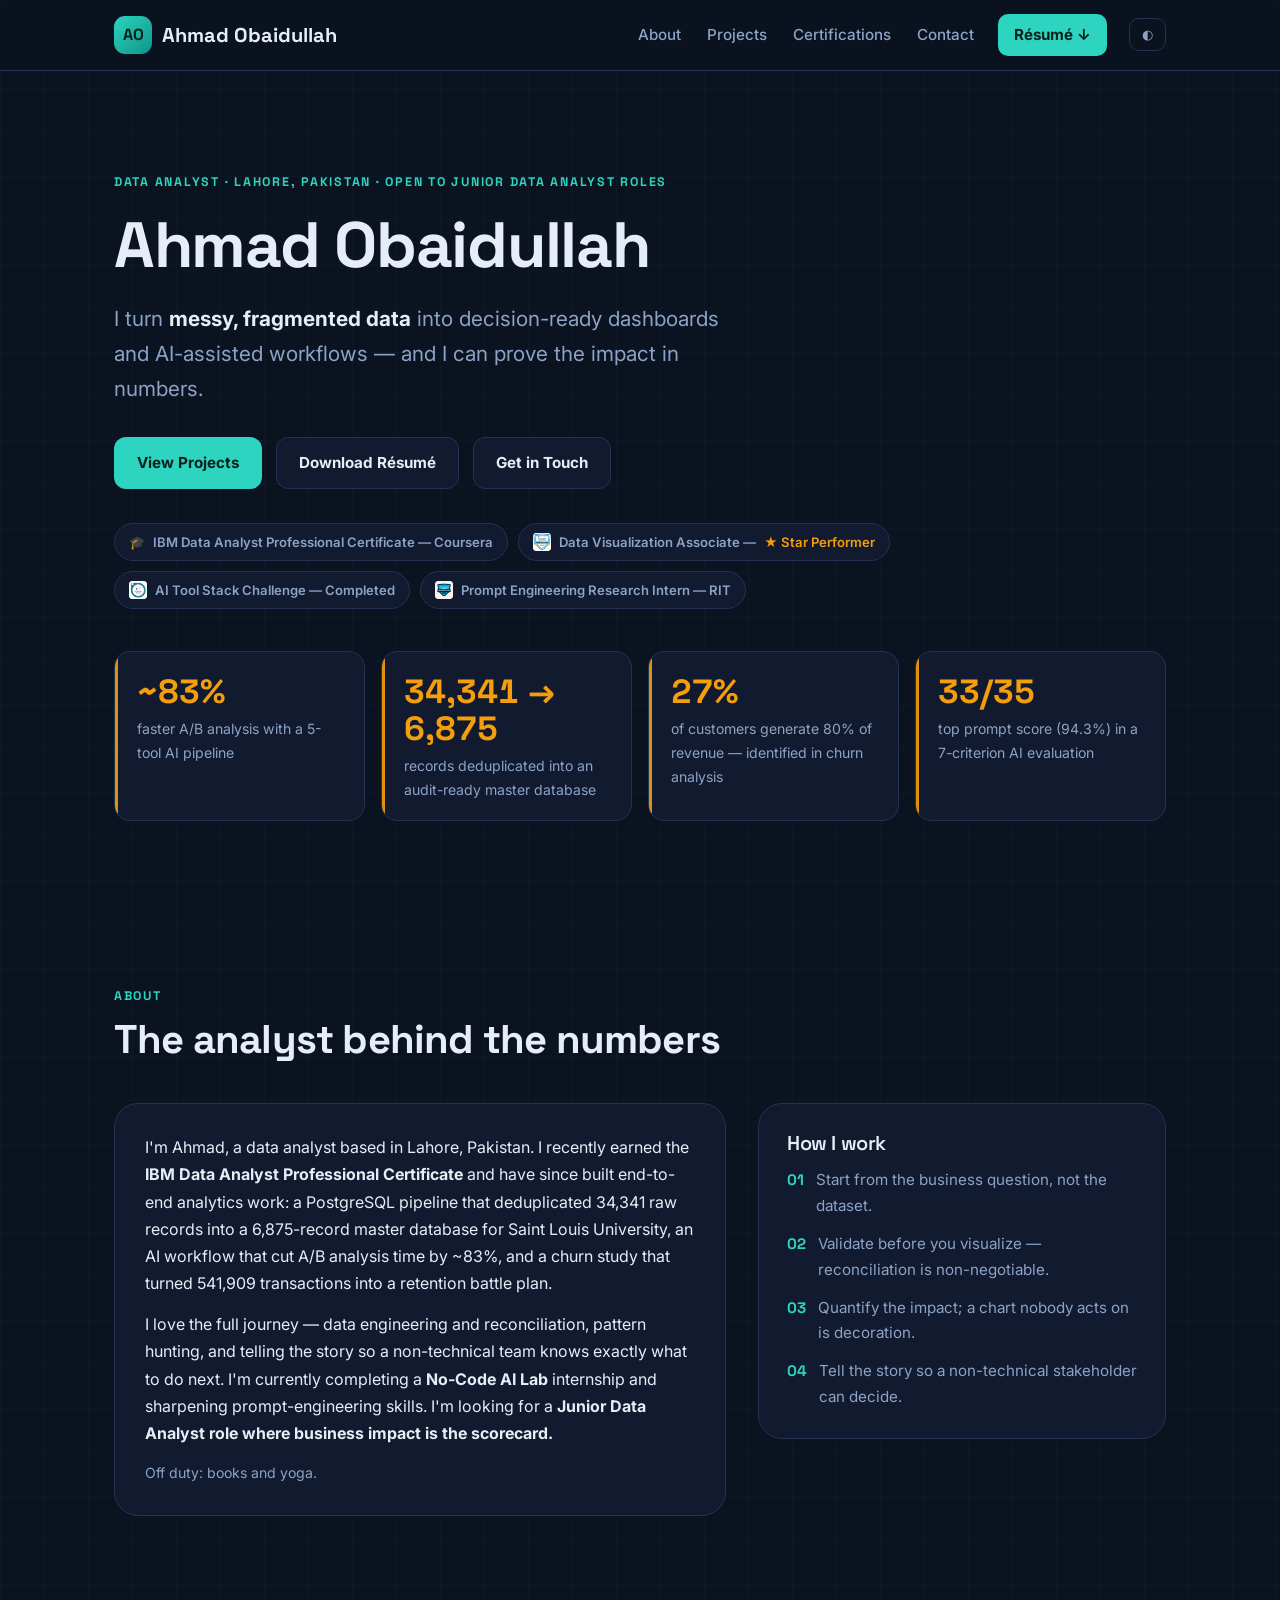
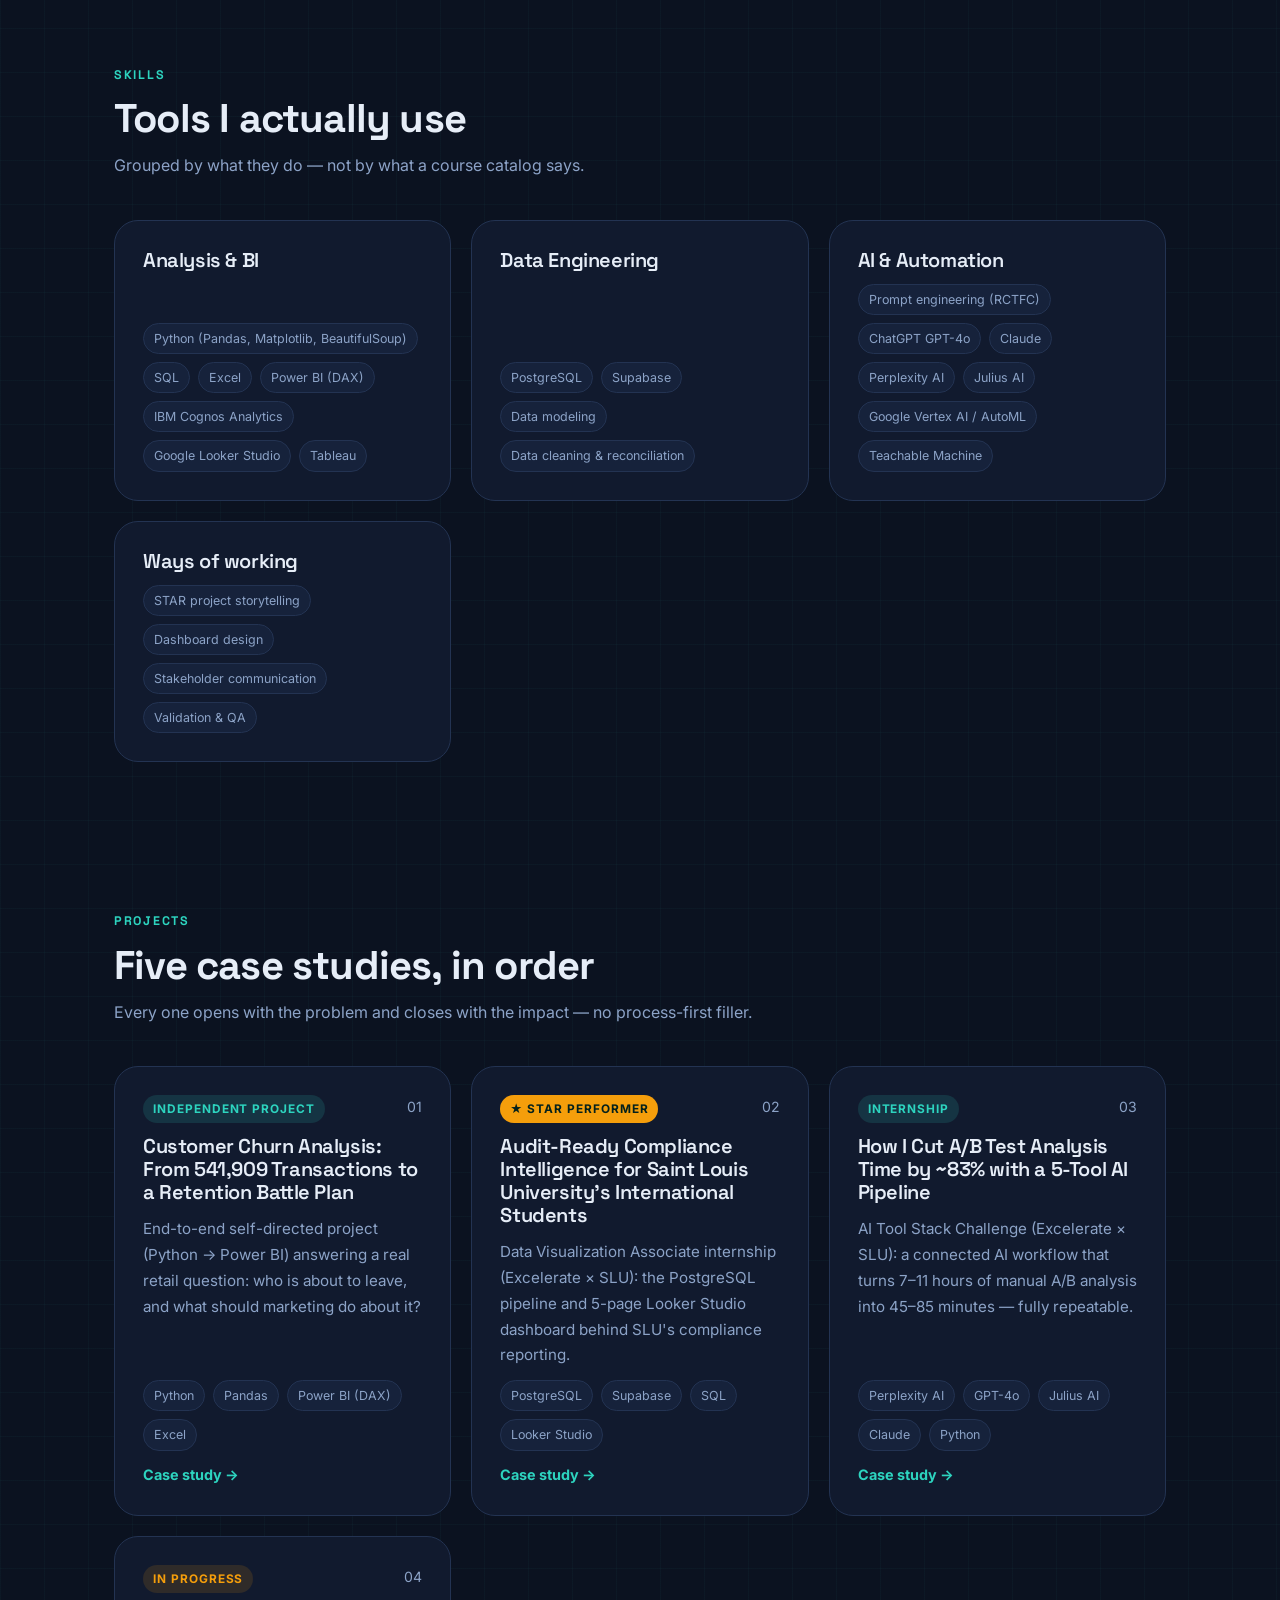
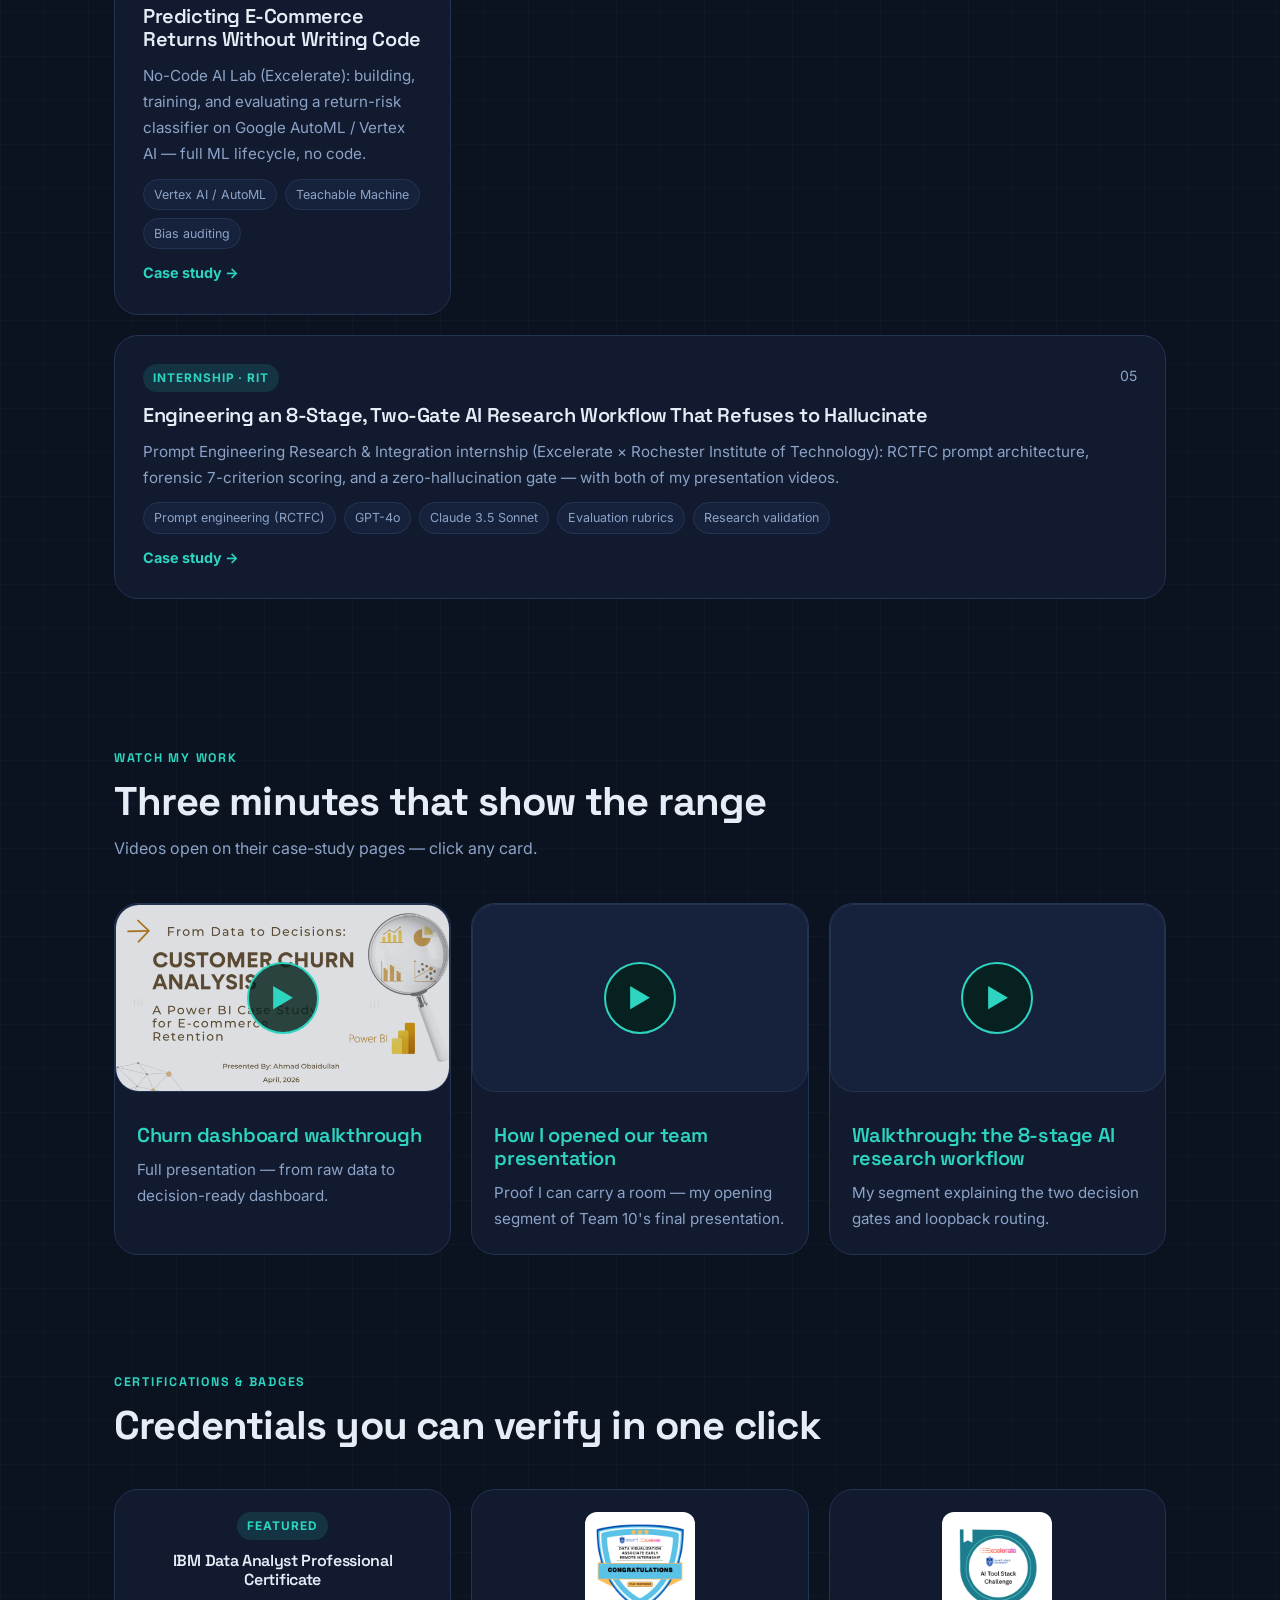
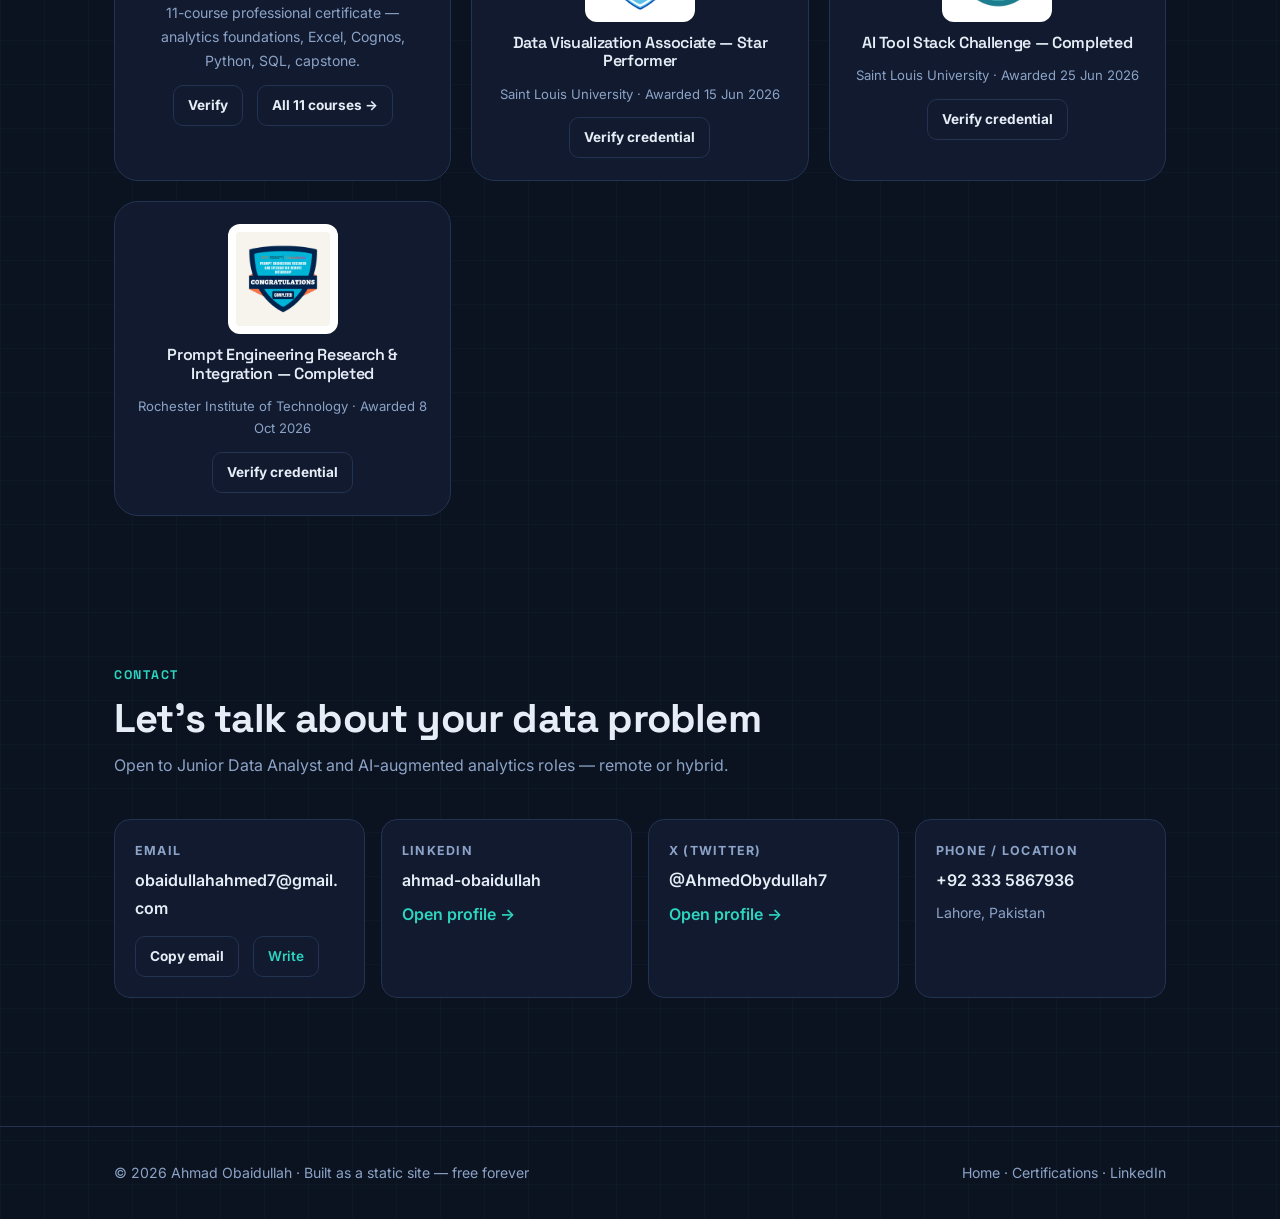
==== index.html @ 7f994815 "Add files via upload" ====
<!DOCTYPE html>
<html lang="en">
<head>
  <meta charset="UTF-8" />
  <meta name="viewport" content="width=device-width, initial-scale=1.0" />
  <title>Ahmad Obaidullah — Data Analyst Portfolio</title>
  <meta name="description" content="Portfolio of Ahmad Obaidullah, data analyst: churn analysis, audit-ready compliance pipelines, AI workflows, no-code ML and prompt engineering — with measurable business impact." />
  <meta property="og:title" content="Ahmad Obaidullah — Data Analyst Portfolio" />
  <meta property="og:description" content="I turn messy, fragmented data into decision-ready dashboards and AI-assisted workflows. 83% faster analysis · 34,341 → 6,875 records reconciled · 27% of customers = 80% of revenue." />
  <meta property="og:type" content="website" />
  <meta property="og:image" content="assets/img/churn-video-poster.png" />
  <link rel="preconnect" href="https://fonts.googleapis.com" />
  <link rel="preconnect" href="https://fonts.gstatic.com" crossorigin />
  <link href="https://fonts.googleapis.com/css2?family=Inter:wght@400;500;600;700&family=Space+Grotesk:wght@500;600;700&display=swap" rel="stylesheet" />
  <link rel="stylesheet" href="assets/css/style.css" />
  <link rel="icon" href="data:image/svg+xml,%3Csvg xmlns='http://www.w3.org/2000/svg' viewBox='0 0 64 64'%3E%3Crect width='64' height='64' rx='14' fill='%232DD4BF'/%3E%3Ctext x='32' y='42' font-family='Arial' font-size='26' font-weight='bold' text-anchor='middle' fill='%2304211C'%3EAO%3C/text%3E%3C/svg%3E" />
  <script type="application/ld+json">
  {
    "@context": "https://schema.org",
    "@type": "Person",
    "name": "Ahmad Obaidullah",
    "jobTitle": "Data Analyst",
    "email": "mailto:obaidullahahmed7@gmail.com",
    "telephone": "+92 333 5867936",
    "address": { "@type": "PostalAddress", "addressLocality": "Lahore", "addressCountry": "PK" },
    "sameAs": [
      "https://www.linkedin.com/in/ahmad-obaidullah-a5a9391bb",
      "https://x.com/AhmedObydullah7"
    ],
    "hasCredential": "IBM Data Analyst Professional Certificate (Coursera)"
  }
  </script>
</head>
<body>
  <a class="skip-link" href="#main">Skip to content</a>

  <header class="nav">
    <div class="nav-inner">
      <a class="logo" href="index.html"><span class="logo-mark">AO</span> Ahmad Obaidullah</a>
      <button class="nav-toggle" data-nav-toggle aria-label="Toggle navigation">☰</button>
      <nav class="nav-links" data-nav-links aria-label="Main">
        <a href="#about">About</a>
        <a href="#projects">Projects</a>
        <a href="certifications/index.html">Certifications</a>
        <a href="#contact">Contact</a>
        <a href="#" class="nav-cta" title="Résumé PDF — link coming soon">Résumé ↓</a>
        <button class="theme-btn" data-theme-toggle aria-label="Toggle light mode">◐</button>
      </nav>
    </div>
  </header>

  <main id="main">

    <!-- HERO -->
    <section class="hero">
      <div class="wrap">
        <span class="kicker reveal">Data Analyst · Lahore, Pakistan · Open to Junior Data Analyst roles</span>
        <h1 class="reveal">Ahmad Obaidullah</h1>
        <p class="hero-sub reveal reveal-d1">
          I turn <strong>messy, fragmented data</strong> into decision-ready dashboards and
          AI-assisted workflows — and I can prove the impact in numbers.
        </p>
        <div class="btn-row reveal reveal-d2">
          <a class="btn btn-primary" href="#projects">View Projects</a>
          <a class="btn btn-ghost" href="#" title="Résumé PDF — link coming soon">Download Résumé</a>
          <a class="btn btn-ghost" href="#contact">Get in Touch</a>
        </div>
        <div class="badge-strip reveal reveal-d3">
          <span class="pill"><span>🎓</span> IBM Data Analyst Professional Certificate — Coursera</span>
          <span class="pill"><img src="assets/img/badge-slu-star-performer.png" alt="" /> Data Visualization Associate — <span class="star">★ Star Performer</span></span>
          <span class="pill"><img src="assets/img/badge-ai-tool-stack.png" alt="" /> AI Tool Stack Challenge — Completed</span>
          <span class="pill"><img src="assets/img/badge-prompt-engineering.png" alt="" /> Prompt Engineering Research Intern — RIT</span>
        </div>

        <div class="stat-strip">
          <div class="stat reveal"><div class="num" data-count="83" data-prefix="~" data-suffix="%">0%</div><div class="lbl">faster A/B analysis with a 5-tool AI pipeline</div></div>
          <div class="stat reveal reveal-d1"><div class="num">34,341 → 6,875</div><div class="lbl">records deduplicated into an audit-ready master database</div></div>
          <div class="stat reveal reveal-d2"><div class="num" data-count="27" data-suffix="%">0%</div><div class="lbl">of customers generate 80% of revenue — identified in churn analysis</div></div>
          <div class="stat reveal reveal-d3"><div class="num" data-count="33" data-suffix="/35">0</div><div class="lbl">top prompt score (94.3%) in a 7-criterion AI evaluation</div></div>
        </div>
      </div>
    </section>

    <!-- ABOUT -->
    <section class="section" id="about">
      <div class="wrap">
        <div class="section-head reveal">
          <span class="kicker">About</span>
          <h2>The analyst behind the numbers</h2>
        </div>
        <div class="about-grid">
          <div class="about-card reveal">
            <p>I'm Ahmad, a data analyst based in Lahore, Pakistan. I recently earned the <strong>IBM Data Analyst Professional Certificate</strong> and have since built end-to-end analytics work: a PostgreSQL pipeline that deduplicated 34,341 raw records into a 6,875-record master database for Saint Louis University, an AI workflow that cut A/B analysis time by ~83%, and a churn study that turned 541,909 transactions into a retention battle plan.</p>
            <p>I love the full journey — data engineering and reconciliation, pattern hunting, and telling the story so a non-technical team knows exactly what to do next. I'm currently completing a <strong>No-Code AI Lab</strong> internship and sharpening prompt-engineering skills. I'm looking for a <strong>Junior Data Analyst role where business impact is the scorecard.</strong></p>
            <p class="muted small">Off duty: books and yoga.</p>
          </div>
          <div class="card reveal reveal-d1">
            <h3>How I work</h3>
            <ul class="fact-list">
              <li><span class="ico">01</span><span>Start from the business question, not the dataset.</span></li>
              <li><span class="ico">02</span><span>Validate before you visualize — reconciliation is non-negotiable.</span></li>
              <li><span class="ico">03</span><span>Quantify the impact; a chart nobody acts on is decoration.</span></li>
              <li><span class="ico">04</span><span>Tell the story so a non-technical stakeholder can decide.</span></li>
            </ul>
          </div>
        </div>
      </div>
    </section>

    <!-- SKILLS -->
    <section class="section-tight">
      <div class="wrap">
        <div class="section-head reveal">
          <span class="kicker">Skills</span>
          <h2>Tools I actually use</h2>
          <p>Grouped by what they do — not by what a course catalog says.</p>
        </div>
        <div class="grid grid-2">
          <div class="card reveal"><h3>Analysis &amp; BI</h3><div class="chips"><span class="chip">Python (Pandas, Matplotlib, BeautifulSoup)</span><span class="chip">SQL</span><span class="chip">Excel</span><span class="chip">Power BI (DAX)</span><span class="chip">IBM Cognos Analytics</span><span class="chip">Google Looker Studio</span><span class="chip">Tableau</span></div></div>
          <div class="card reveal reveal-d1"><h3>Data Engineering</h3><div class="chips"><span class="chip">PostgreSQL</span><span class="chip">Supabase</span><span class="chip">Data modeling</span><span class="chip">Data cleaning &amp; reconciliation</span></div></div>
          <div class="card reveal"><h3>AI &amp; Automation</h3><div class="chips"><span class="chip">Prompt engineering (RCTFC)</span><span class="chip">ChatGPT GPT-4o</span><span class="chip">Claude</span><span class="chip">Perplexity AI</span><span class="chip">Julius AI</span><span class="chip">Google Vertex AI / AutoML</span><span class="chip">Teachable Machine</span></div></div>
          <div class="card reveal reveal-d1"><h3>Ways of working</h3><div class="chips"><span class="chip">STAR project storytelling</span><span class="chip">Dashboard design</span><span class="chip">Stakeholder communication</span><span class="chip">Validation &amp; QA</span></div></div>
        </div>
      </div>
    </section>

    <!-- PROJECTS -->
    <section class="section" id="projects">
      <div class="wrap">
        <div class="section-head reveal">
          <span class="kicker">Projects</span>
          <h2>Five case studies, in order</h2>
          <p>Every one opens with the problem and closes with the impact — no process-first filler.</p>
        </div>
        <div class="grid grid-2">

          <article class="card reveal">
            <div class="card-top"><span class="tag">Independent project</span><span class="muted small">01</span></div>
            <h3><a href="projects/churn-analysis/index.html">Customer Churn Analysis: From 541,909 Transactions to a Retention Battle Plan</a></h3>
            <p>End-to-end self-directed project (Python → Power BI) answering a real retail question: who is about to leave, and what should marketing do about it?</p>
            <div class="chips"><span class="chip">Python</span><span class="chip">Pandas</span><span class="chip">Power BI (DAX)</span><span class="chip">Excel</span></div>
            <a class="case-link" href="projects/churn-analysis/index.html">Case study →</a>
          </article>

          <article class="card reveal reveal-d1">
            <div class="card-top"><span class="tag win">★ Star Performer</span><span class="muted small">02</span></div>
            <h3><a href="projects/slu-compliance/index.html">Audit-Ready Compliance Intelligence for Saint Louis University's International Students</a></h3>
            <p>Data Visualization Associate internship (Excelerate × SLU): the PostgreSQL pipeline and 5-page Looker Studio dashboard behind SLU's compliance reporting.</p>
            <div class="chips"><span class="chip">PostgreSQL</span><span class="chip">Supabase</span><span class="chip">SQL</span><span class="chip">Looker Studio</span></div>
            <a class="case-link" href="projects/slu-compliance/index.html">Case study →</a>
          </article>

          <article class="card reveal">
            <div class="card-top"><span class="tag">Internship</span><span class="muted small">03</span></div>
            <h3><a href="projects/ai-tool-stack/index.html">How I Cut A/B Test Analysis Time by ~83% with a 5-Tool AI Pipeline</a></h3>
            <p>AI Tool Stack Challenge (Excelerate × SLU): a connected AI workflow that turns 7–11 hours of manual A/B analysis into 45–85 minutes — fully repeatable.</p>
            <div class="chips"><span class="chip">Perplexity AI</span><span class="chip">GPT-4o</span><span class="chip">Julius AI</span><span class="chip">Claude</span><span class="chip">Python</span></div>
            <a class="case-link" href="projects/ai-tool-stack/index.html">Case study →</a>
          </article>

          <article class="card reveal reveal-d1">
            <div class="card-top"><span class="tag inprogress">In progress</span><span class="muted small">04</span></div>
            <h3><a href="projects/no-code-ai-lab/index.html">Predicting E-Commerce Returns Without Writing Code</a></h3>
            <p>No-Code AI Lab (Excelerate): building, training, and evaluating a return-risk classifier on Google AutoML / Vertex AI — full ML lifecycle, no code.</p>
            <div class="chips"><span class="chip">Vertex AI / AutoML</span><span class="chip">Teachable Machine</span><span class="chip">Bias auditing</span></div>
            <a class="case-link" href="projects/no-code-ai-lab/index.html">Case study →</a>
          </article>

          <article class="card reveal" style="grid-column: 1 / -1;">
            <div class="card-top"><span class="tag">Internship · RIT</span><span class="muted small">05</span></div>
            <h3><a href="projects/prompt-engineering/index.html">Engineering an 8-Stage, Two-Gate AI Research Workflow That Refuses to Hallucinate</a></h3>
            <p>Prompt Engineering Research &amp; Integration internship (Excelerate × Rochester Institute of Technology): RCTFC prompt architecture, forensic 7-criterion scoring, and a zero-hallucination gate — with both of my presentation videos.</p>
            <div class="chips"><span class="chip">Prompt engineering (RCTFC)</span><span class="chip">GPT-4o</span><span class="chip">Claude 3.5 Sonnet</span><span class="chip">Evaluation rubrics</span><span class="chip">Research validation</span></div>
            <a class="case-link" href="projects/prompt-engineering/index.html">Case study →</a>
          </article>

        </div>
      </div>
    </section>

    <!-- WATCH MY WORK -->
    <section class="section-tight">
      <div class="wrap">
        <div class="section-head reveal">
          <span class="kicker">Watch my work</span>
          <h2>Three minutes that show the range</h2>
          <p>Videos open on their case-study pages — click any card.</p>
        </div>
        <div class="grid grid-3">
          <a class="card watch-card reveal" href="projects/churn-analysis/index.html">
            <div class="video-facade" style="cursor: pointer;">
              <img src="assets/img/churn-video-poster.png" alt="Churn dashboard walkthrough video thumbnail" />
              <span class="play-btn">▶</span>
            </div>
            <div class="vc-body"><h3>Churn dashboard walkthrough</h3><p class="muted small">Full presentation — from raw data to decision-ready dashboard.</p></div>
          </a>
          <a class="card watch-card reveal reveal-d1" href="projects/prompt-engineering/index.html">
            <div class="video-facade" style="cursor: pointer;">
              <span class="play-btn">▶</span>
            </div>
            <div class="vc-body"><h3>How I opened our team presentation</h3><p class="muted small">Proof I can carry a room — my opening segment of Team 10's final presentation.</p></div>
          </a>
          <a class="card watch-card reveal reveal-d2" href="projects/prompt-engineering/index.html">
            <div class="video-facade" style="cursor: pointer;">
              <span class="play-btn">▶</span>
            </div>
            <div class="vc-body"><h3>Walkthrough: the 8-stage AI research workflow</h3><p class="muted small">My segment explaining the two decision gates and loopback routing.</p></div>
          </a>
        </div>
      </div>
    </section>

    <!-- CERTIFICATIONS -->
    <section class="section-tight">
      <div class="wrap">
        <div class="section-head reveal">
          <span class="kicker">Certifications &amp; badges</span>
          <h2>Credentials you can verify in one click</h2>
        </div>
        <div class="grid grid-3">
          <div class="badge-card reveal">
            <span class="tag">Featured</span>
            <h3>IBM Data Analyst Professional Certificate</h3>
            <p class="muted small">11-course professional certificate — analytics foundations, Excel, Cognos, Python, SQL, capstone.</p>
            <div class="btn-row">
              <a class="btn btn-ghost btn-sm" href="https://coursera.org/verify/professional-cert/IW4XUKBP9WA4" target="_blank" rel="noopener">Verify</a>
              <a class="btn btn-ghost btn-sm" href="certifications/index.html">All 11 courses →</a>
            </div>
          </div>
          <div class="badge-card reveal reveal-d1">
            <img src="assets/img/badge-slu-star-performer.png" alt="Data Visualization Associate Early Remote Internship Star Performer badge" />
            <h3>Data Visualization Associate — Star Performer</h3>
            <p class="date">Saint Louis University · Awarded 15 Jun 2026</p>
            <a class="btn btn-ghost btn-sm" href="https://experience.4excelerate.org/verifications/certificate/b04080c0b01020e0-0a00010b0-0406090e0-190f3151G-16Hc1e99A807Df17G6TaZ60e6/Obaidullah" target="_blank" rel="noopener">Verify credential</a>
          </div>
          <div class="badge-card reveal reveal-d2">
            <img src="assets/img/badge-ai-tool-stack.png" alt="AI Tool Stack Challenge Completed badge" />
            <h3>AI Tool Stack Challenge — Completed</h3>
            <p class="date">Saint Louis University · Awarded 25 Jun 2026</p>
            <a class="btn btn-ghost btn-sm" href="https://experience.4excelerate.org/verifications/certificate/b04080c0b01020e0-0a00010b0-0406090e0-190fK1C1Y-T6EcGe59C8N7VfB7Z69a46Se9/Obaidullah" target="_blank" rel="noopener">Verify credential</a>
          </div>
          <div class="badge-card reveal">
            <img src="assets/img/badge-prompt-engineering.png" alt="Prompt Engineering Research and Integration Remote Internship Completed badge" />
            <h3>Prompt Engineering Research &amp; Integration — Completed</h3>
            <p class="date">Rochester Institute of Technology · Awarded 8 Oct 2026</p>
            <a class="btn btn-ghost btn-sm" href="https://experience.4excelerate.org/verifications/certificate/b04080c0b01020e0-0a00010b0-0406090e0-190fK1214-Q6KcAe69K8M74fW7Z6BaZ63eE/Obaidullah" target="_blank" rel="noopener">Verify credential</a>
          </div>
        </div>
      </div>
    </section>

    <!-- CONTACT -->
    <section class="section" id="contact">
      <div class="wrap">
        <div class="section-head reveal">
          <span class="kicker">Contact</span>
          <h2>Let's talk about your data problem</h2>
          <p>Open to Junior Data Analyst and AI-augmented analytics roles — remote or hybrid.</p>
        </div>
        <div class="contact-grid">
          <div class="contact-item reveal"><span class="lbl">Email</span><span class="val">obaidullahahmed7@gmail.com</span><div class="btn-row mt-8"><button class="btn btn-ghost btn-sm" data-copy="obaidullahahmed7@gmail.com">Copy email</button><a class="btn btn-ghost btn-sm" href="mailto:obaidullahahmed7@gmail.com">Write</a></div></div>
          <div class="contact-item reveal reveal-d1"><span class="lbl">LinkedIn</span><span class="val">ahmad-obaidullah</span><a href="https://www.linkedin.com/in/ahmad-obaidullah-a5a9391bb" target="_blank" rel="noopener">Open profile →</a></div>
          <div class="contact-item reveal reveal-d2"><span class="lbl">X (Twitter)</span><span class="val">@AhmedObydullah7</span><a href="https://x.com/AhmedObydullah7" target="_blank" rel="noopener">Open profile →</a></div>
          <div class="contact-item reveal reveal-d3"><span class="lbl">Phone / Location</span><span class="val">+92 333 5867936</span><span class="muted small">Lahore, Pakistan</span></div>
        </div>
      </div>
    </section>

  </main>

  <footer class="footer">
    <div class="wrap footer-inner">
      <span>© <span data-year>2026</span> Ahmad Obaidullah · Built as a static site — free forever</span>
      <span><a href="index.html">Home</a> · <a href="certifications/index.html">Certifications</a> · <a href="https://www.linkedin.com/in/ahmad-obaidullah-a5a9391bb" target="_blank" rel="noopener">LinkedIn</a></span>
    </div>
  </footer>

  <script src="assets/js/main.js"></script>
</body>
</html>
---- assets/css/style.css ----
/* ============================================================
   AHMAD OBAIDULLAH — PORTFOLIO DESIGN SYSTEM
   Dark analyst aesthetic · teal accent · amber = impact numbers
   ============================================================ */

:root {
  --bg: #0B1220;
  --surface: #111A2E;
  --surface-2: #16223B;
  --border: #233352;
  --text: #E6EDF7;
  --muted: #8CA3C7;
  --accent: #2DD4BF;
  --accent-dim: rgba(45, 212, 191, 0.14);
  --amber: #F59E0B;
  --danger: #F87171;
  --radius: 16px;
  --radius-lg: 24px;
  --shadow: 0 10px 30px rgba(0, 0, 0, 0.35);
  --font-head: "Space Grotesk", "Segoe UI", sans-serif;
  --font-body: "Inter", "Segoe UI", sans-serif;
  --maxw: 1100px;
}

[data-theme="light"] {
  --bg: #F5F8FE;
  --surface: #FFFFFF;
  --surface-2: #EEF3FB;
  --border: #D7E1F2;
  --text: #101A2C;
  --muted: #51638A;
  --accent: #0E9488;
  --accent-dim: rgba(14, 148, 136, 0.10);
  --amber: #B45309;
  --shadow: 0 10px 30px rgba(16, 26, 44, 0.08);
}

* { margin: 0; padding: 0; box-sizing: border-box; }

html { scroll-behavior: smooth; }
@media (prefers-reduced-motion: reduce) {
  html { scroll-behavior: auto; }
  *, *::before, *::after { animation: none !important; transition: none !important; }
}

body {
  background: var(--bg);
  color: var(--text);
  font-family: var(--font-body);
  font-size: 1rem;
  line-height: 1.7;
  -webkit-font-smoothing: antialiased;
  background-image:
    linear-gradient(rgba(45, 212, 191, 0.035) 1px, transparent 1px),
    linear-gradient(90deg, rgba(45, 212, 191, 0.035) 1px, transparent 1px);
  background-size: 44px 44px;
}

img { max-width: 100%; display: block; height: auto; }
a { color: var(--accent); text-decoration: none; }
a:hover { text-decoration: underline; text-underline-offset: 3px; }

h1, h2, h3, h4 { font-family: var(--font-head); line-height: 1.15; letter-spacing: -0.02em; }

h1 { font-size: clamp(2.5rem, 6vw, 4rem); font-weight: 700; }
h2 { font-size: clamp(1.75rem, 4vw, 2.5rem); font-weight: 700; }
h3 { font-size: 1.25rem; font-weight: 600; }

:focus-visible { outline: 2px solid var(--accent); outline-offset: 3px; border-radius: 4px; }

.skip-link {
  position: absolute; left: -9999px; top: 0; z-index: 1000;
  background: var(--accent); color: #04211C; padding: 10px 18px; border-radius: 0 0 10px 0; font-weight: 700;
}
.skip-link:focus { left: 0; }

.wrap { max-width: var(--maxw); margin: 0 auto; padding: 0 24px; }
.section { padding: 88px 0; }
.section-tight { padding: 56px 0; }

/* ---------- Navbar ---------- */
.nav {
  position: sticky; top: 0; z-index: 100;
  background: color-mix(in srgb, var(--bg) 78%, transparent);
  backdrop-filter: blur(12px); -webkit-backdrop-filter: blur(12px);
  border-bottom: 1px solid var(--border);
}
.nav-inner { max-width: var(--maxw); margin: 0 auto; padding: 14px 24px; display: flex; align-items: center; gap: 24px; }
.logo { font-family: var(--font-head); font-weight: 700; font-size: 1.25rem; color: var(--text); display: flex; align-items: center; gap: 10px; }
.logo:hover { text-decoration: none; }
.logo-mark {
  width: 38px; height: 38px; border-radius: 11px; display: grid; place-items: center;
  background: linear-gradient(135deg, var(--accent), #0E9488); color: #04211C; font-weight: 800; font-size: 1rem;
}
.nav-links { display: flex; gap: 22px; margin-left: auto; align-items: center; }
.nav-links a { color: var(--muted); font-weight: 500; font-size: 0.95rem; padding: 6px 2px; }
.nav-links a:hover { color: var(--text); text-decoration: none; }
.nav-links a.active { color: var(--accent); }
.nav-cta {
  background: var(--accent); color: #04211C !important; padding: 8px 16px !important; border-radius: 10px; font-weight: 700 !important;
}
.nav-cta:hover { filter: brightness(1.08); text-decoration: none; }
.nav-toggle { display: none; margin-left: auto; background: none; border: 1px solid var(--border); color: var(--text); border-radius: 10px; padding: 8px 12px; cursor: pointer; font-size: 1.1rem; }
.theme-btn { background: none; border: 1px solid var(--border); color: var(--muted); border-radius: 10px; padding: 8px 12px; cursor: pointer; }

@media (max-width: 820px) {
  .nav-toggle { display: block; }
  .nav-links {
    display: none; position: absolute; top: 100%; left: 0; right: 0;
    flex-direction: column; align-items: flex-start; gap: 4px;
    background: var(--surface); border-bottom: 1px solid var(--border); padding: 16px 24px;
  }
  .nav-links.open { display: flex; }
  .nav-links a { padding: 10px 0; width: 100%; }
}

/* ---------- Buttons ---------- */
.btn {
  display: inline-flex; align-items: center; gap: 8px;
  padding: 12px 22px; border-radius: 12px; font-weight: 700; font-size: 0.95rem;
  border: 1px solid transparent; cursor: pointer; transition: transform 0.18s ease, box-shadow 0.18s ease, background 0.18s ease;
  font-family: var(--font-body);
}
.btn:hover { text-decoration: none; transform: translateY(-2px); }
.btn-primary { background: var(--accent); color: #04211C; }
.btn-primary:hover { box-shadow: 0 8px 24px rgba(45, 212, 191, 0.25); }
.btn-ghost { border-color: var(--border); color: var(--text); background: var(--surface); }
.btn-ghost:hover { border-color: var(--accent); color: var(--accent); }
.btn-sm { padding: 8px 14px; font-size: 0.85rem; border-radius: 10px; }
.btn[disabled], .btn.soon { opacity: 0.55; cursor: not-allowed; transform: none !important; }
.btn-row { display: flex; gap: 14px; flex-wrap: wrap; }

/* ---------- Section headings ---------- */
.kicker {
  display: inline-block; color: var(--accent); font-weight: 700; letter-spacing: 0.14em;
  text-transform: uppercase; font-size: 0.78rem; margin-bottom: 10px; font-family: var(--font-head);
}
.section-head { max-width: 720px; margin-bottom: 40px; }
.section-head p { color: var(--muted); margin-top: 10px; }

/* ---------- Hero ---------- */
.hero { padding: 96px 0 64px; }
.hero .kicker { margin-bottom: 16px; }
.hero-sub { font-size: clamp(1.05rem, 2.2vw, 1.3rem); color: var(--muted); max-width: 640px; margin: 18px 0 30px; }
.hero-sub strong { color: var(--text); }
.hero .btn-row { margin-bottom: 34px; }
.badge-strip { display: flex; flex-wrap: wrap; gap: 10px; align-items: center; }
.pill {
  display: inline-flex; align-items: center; gap: 8px;
  border: 1px solid var(--border); background: var(--surface); color: var(--muted);
  padding: 7px 14px; border-radius: 999px; font-size: 0.82rem; font-weight: 600;
}
.pill img { width: 18px; height: 18px; border-radius: 4px; object-fit: contain; background: #fff; }
.pill .star { color: var(--amber); }

/* ---------- Stat strip ---------- */
.stat-strip { display: grid; grid-template-columns: repeat(auto-fit, minmax(210px, 1fr)); gap: 16px; margin: 42px 0 8px; }
.stat {
  background: var(--surface); border: 1px solid var(--border); border-radius: var(--radius);
  padding: 22px 22px 18px; position: relative; overflow: hidden;
}
.stat::before { content: ""; position: absolute; inset: 0 auto 0 0; width: 3px; background: var(--amber); opacity: 0.9; }
.stat .num { font-family: var(--font-head); font-weight: 700; font-size: clamp(1.6rem, 3vw, 2.1rem); color: var(--amber); font-variant-numeric: tabular-nums; line-height: 1.1; }
.stat .lbl { color: var(--muted); font-size: 0.88rem; margin-top: 6px; }

/* ---------- Cards & grids ---------- */
.grid { display: grid; gap: 20px; }
.grid-2 { grid-template-columns: repeat(auto-fit, minmax(320px, 1fr)); }
.grid-3 { grid-template-columns: repeat(auto-fit, minmax(280px, 1fr)); }

.card {
  background: var(--surface); border: 1px solid var(--border); border-radius: var(--radius-lg);
  padding: 28px; transition: transform 0.18s ease, border-color 0.18s ease, box-shadow 0.18s ease;
  display: flex; flex-direction: column; gap: 12px;
}
.card:hover { transform: translateY(-4px); border-color: rgba(45, 212, 191, 0.55); box-shadow: 0 12px 32px rgba(0, 0, 0, 0.30); }

.card-top { display: flex; align-items: flex-start; justify-content: space-between; gap: 12px; }
.tag { display: inline-block; font-size: 0.74rem; font-weight: 700; letter-spacing: 0.08em; text-transform: uppercase; color: var(--accent); background: var(--accent-dim); padding: 4px 10px; border-radius: 999px; }
.tag.inprogress { color: var(--amber); background: rgba(245, 158, 11, 0.13); }
.tag.independent { color: var(--muted); background: var(--surface-2); }
.tag.win { color: #04211C; background: var(--amber); }

.card h3 a { color: var(--text); }
.card h3 a:hover { color: var(--accent); text-decoration: none; }
.card p { color: var(--muted); font-size: 0.95rem; }
.chips { display: flex; flex-wrap: wrap; gap: 8px; margin-top: auto; }
.chip { border: 1px solid var(--border); color: var(--muted); font-size: 0.78rem; padding: 4px 10px; border-radius: 999px; background: var(--surface-2); }
.case-link { color: var(--accent); font-weight: 700; font-size: 0.9rem; }

/* ---------- About ---------- */
.about-grid { display: grid; grid-template-columns: 1.5fr 1fr; gap: 32px; align-items: start; }
.about-card { background: var(--surface); border: 1px solid var(--border); border-radius: var(--radius-lg); padding: 30px; }
.about-card p + p { margin-top: 14px; }
.fact-list { list-style: none; display: grid; gap: 12px; }
.fact-list li { display: flex; gap: 12px; align-items: flex-start; color: var(--muted); font-size: 0.95rem; }
.fact-list .ico { color: var(--accent); font-weight: 800; font-family: var(--font-head); }
@media (max-width: 860px) { .about-grid { grid-template-columns: 1fr; } }

/* ---------- Video facade ---------- */
.video-facade {
  position: relative; border-radius: var(--radius-lg); overflow: hidden; border: 1px solid var(--border);
  background: var(--surface-2); cursor: pointer; aspect-ratio: 16 / 9; width: 100%;
}
.video-facade img { width: 100%; height: 100%; object-fit: cover; opacity: 0.85; transition: opacity 0.2s ease, transform 0.4s ease; }
.video-facade:hover img { opacity: 1; transform: scale(1.02); }
.play-btn {
  position: absolute; inset: 0; margin: auto; width: 72px; height: 72px; border-radius: 50%;
  background: rgba(4, 33, 28, 0.82); border: 2px solid var(--accent);
  display: grid; place-items: center; color: var(--accent); font-size: 1.6rem; transition: transform 0.18s ease, background 0.18s ease;
}
.video-facade:hover .play-btn { transform: scale(1.08); background: var(--accent); color: #04211C; }
.video-frame { width: 100%; aspect-ratio: 16 / 9; border: 0; border-radius: var(--radius-lg); }
.video-caption { color: var(--muted); font-size: 0.88rem; margin-top: 10px; }
.video-caption strong { color: var(--text); }
.soon-note { position: absolute; bottom: 14px; left: 14px; right: 14px; background: rgba(4, 33, 28, 0.92); border: 1px solid var(--border); color: var(--text); border-radius: 10px; padding: 8px 12px; font-size: 0.82rem; }

/* ---------- Impact / quote / accordion ---------- */
.impact-list { list-style: none; display: grid; gap: 12px; margin-top: 8px; }
.impact-list li { padding-left: 26px; position: relative; color: var(--muted); }
.impact-list li::before { content: "→"; position: absolute; left: 0; color: var(--accent); font-weight: 800; }
.impact-list li strong, .impact-list li b { color: var(--amber); font-variant-numeric: tabular-nums; }

.quote {
  border-left: 3px solid var(--accent); background: var(--surface); border-radius: 0 var(--radius) var(--radius) 0;
  padding: 18px 22px; color: var(--muted); font-style: italic; margin: 18px 0;
}
.quote .who { display: block; margin-top: 8px; font-style: normal; font-size: 0.82rem; color: var(--text); font-weight: 600; }

.accordion { border: 1px solid var(--border); border-radius: var(--radius); overflow: hidden; background: var(--surface); }
.accordion + .accordion { margin-top: 12px; }
.accordion summary { cursor: pointer; padding: 16px 20px; font-weight: 700; font-family: var(--font-head); list-style: none; display: flex; justify-content: space-between; align-items: center; gap: 12px; }
.accordion summary::-webkit-details-marker { display: none; }
.accordion summary::after { content: "+"; color: var(--accent); font-size: 1.3rem; transition: transform 0.2s ease; }
.accordion[open] summary::after { transform: rotate(45deg); }
.accordion .acc-body { padding: 0 20px 18px; color: var(--muted); }
.accordion table { margin-top: 8px; }

/* ---------- Tables ---------- */
.table { width: 100%; border-collapse: collapse; font-size: 0.92rem; }
.table th, .table td { border: 1px solid var(--border); padding: 10px 12px; text-align: left; vertical-align: top; }
.table th { background: var(--surface-2); color: var(--text); font-family: var(--font-head); font-size: 0.85rem; }
.table td { color: var(--muted); }
.table td strong { color: var(--text); }

/* ---------- Pipeline steps / timeline ---------- */
.pipeline { display: grid; gap: 14px; counter-reset: step; }
.pipe-step { display: flex; gap: 16px; background: var(--surface); border: 1px solid var(--border); border-radius: var(--radius); padding: 18px 20px; align-items: flex-start; }
.pipe-num {
  flex: 0 0 42px; height: 42px; border-radius: 12px; display: grid; place-items: center;
  background: var(--accent-dim); color: var(--accent); font-family: var(--font-head); font-weight: 800; font-size: 1.05rem;
}
.pipe-step h4 { font-size: 1rem; margin-bottom: 4px; }
.pipe-step p { color: var(--muted); font-size: 0.92rem; }

.timeline { position: relative; padding-left: 26px; display: grid; gap: 22px; }
.timeline::before { content: ""; position: absolute; left: 7px; top: 6px; bottom: 6px; width: 2px; background: var(--border); }
.tl-item { position: relative; }
.tl-item::before {
  content: ""; position: absolute; left: -26px; top: 6px; width: 12px; height: 12px; border-radius: 50%;
  background: var(--bg); border: 3px solid var(--accent);
}
.tl-item h4 { font-size: 1.02rem; margin-bottom: 4px; }
.tl-item p { color: var(--muted); font-size: 0.94rem; }

/* ---------- Badges & certificates ---------- */
.badge-card { background: var(--surface); border: 1px solid var(--border); border-radius: var(--radius-lg); padding: 22px; text-align: center; display: flex; flex-direction: column; gap: 12px; align-items: center; }
.badge-card img { width: 110px; height: 110px; object-fit: contain; border-radius: 12px; background: #fff; padding: 8px; }
.badge-card h3 { font-size: 1rem; }
.badge-card .date { color: var(--muted); font-size: 0.82rem; }
.badge-card .btn-row { justify-content: center; }

.cert-row { display: flex; justify-content: space-between; gap: 14px; align-items: center; padding: 12px 16px; border: 1px solid var(--border); border-radius: 12px; background: var(--surface); }
.cert-row span { color: var(--text); font-size: 0.92rem; }
.cert-row a { white-space: nowrap; font-size: 0.85rem; font-weight: 700; }
.cert-list { display: grid; gap: 10px; }

/* ---------- Watch my work ---------- */
.watch-card { overflow: hidden; padding: 0; }
.watch-card .vc-body { padding: 20px 22px 22px; display: flex; flex-direction: column; gap: 10px; }

/* ---------- Contact ---------- */
.contact-grid { display: grid; grid-template-columns: repeat(auto-fit, minmax(230px, 1fr)); gap: 16px; }
.contact-item { background: var(--surface); border: 1px solid var(--border); border-radius: var(--radius); padding: 20px; display: flex; flex-direction: column; gap: 6px; }
.contact-item .lbl { font-size: 0.78rem; letter-spacing: 0.1em; text-transform: uppercase; color: var(--muted); font-weight: 700; }
.contact-item .val { color: var(--text); font-weight: 600; word-break: break-word; }
.contact-item a { color: var(--accent); font-weight: 600; }

/* ---------- Page hero (inner pages) ---------- */
.page-hero { padding: 64px 0 8px; }
.crumbs { color: var(--muted); font-size: 0.85rem; margin-bottom: 18px; }
.crumbs a { color: var(--muted); }
.crumbs a:hover { color: var(--accent); }

/* ---------- Next case study ---------- */
.next-cs { border-top: 1px solid var(--border); margin-top: 40px; padding: 26px 0 0; display: flex; justify-content: space-between; gap: 16px; flex-wrap: wrap; align-items: center; }
.next-cs .lbl { color: var(--muted); font-size: 0.8rem; letter-spacing: 0.12em; text-transform: uppercase; font-weight: 700; }
.next-cs a { font-family: var(--font-head); font-weight: 700; font-size: 1.1rem; color: var(--accent); }

/* ---------- Footer ---------- */
.footer { border-top: 1px solid var(--border); padding: 34px 0; margin-top: 40px; }
.footer-inner { display: flex; justify-content: space-between; gap: 16px; flex-wrap: wrap; color: var(--muted); font-size: 0.88rem; align-items: center; }
.footer a { color: var(--muted); }
.footer a:hover { color: var(--accent); }

/* ---------- 404 ---------- */
.nf { min-height: 70vh; display: grid; place-items: center; text-align: center; }
.nf h1 { font-size: clamp(3rem, 10vw, 6rem); color: var(--accent); }

/* ---------- Reveal animation ---------- */
.reveal { opacity: 0; transform: translateY(16px); transition: opacity 0.6s ease, transform 0.6s ease; }
.reveal.in { opacity: 1; transform: none; }
.reveal-d1 { transition-delay: 0.07s; } .reveal-d2 { transition-delay: 0.14s; } .reveal-d3 { transition-delay: 0.21s; }

/* ---------- Utility ---------- */
.muted { color: var(--muted); }
.small { font-size: 0.88rem; }
.mt-8 { margin-top: 8px; } .mt-16 { margin-top: 16px; } .mt-24 { margin-top: 24px; } .mt-32 { margin-top: 32px; }
.two-col { display: grid; grid-template-columns: 1.1fr 0.9fr; gap: 28px; align-items: start; }
@media (max-width: 900px) { .two-col { grid-template-columns: 1fr; } }
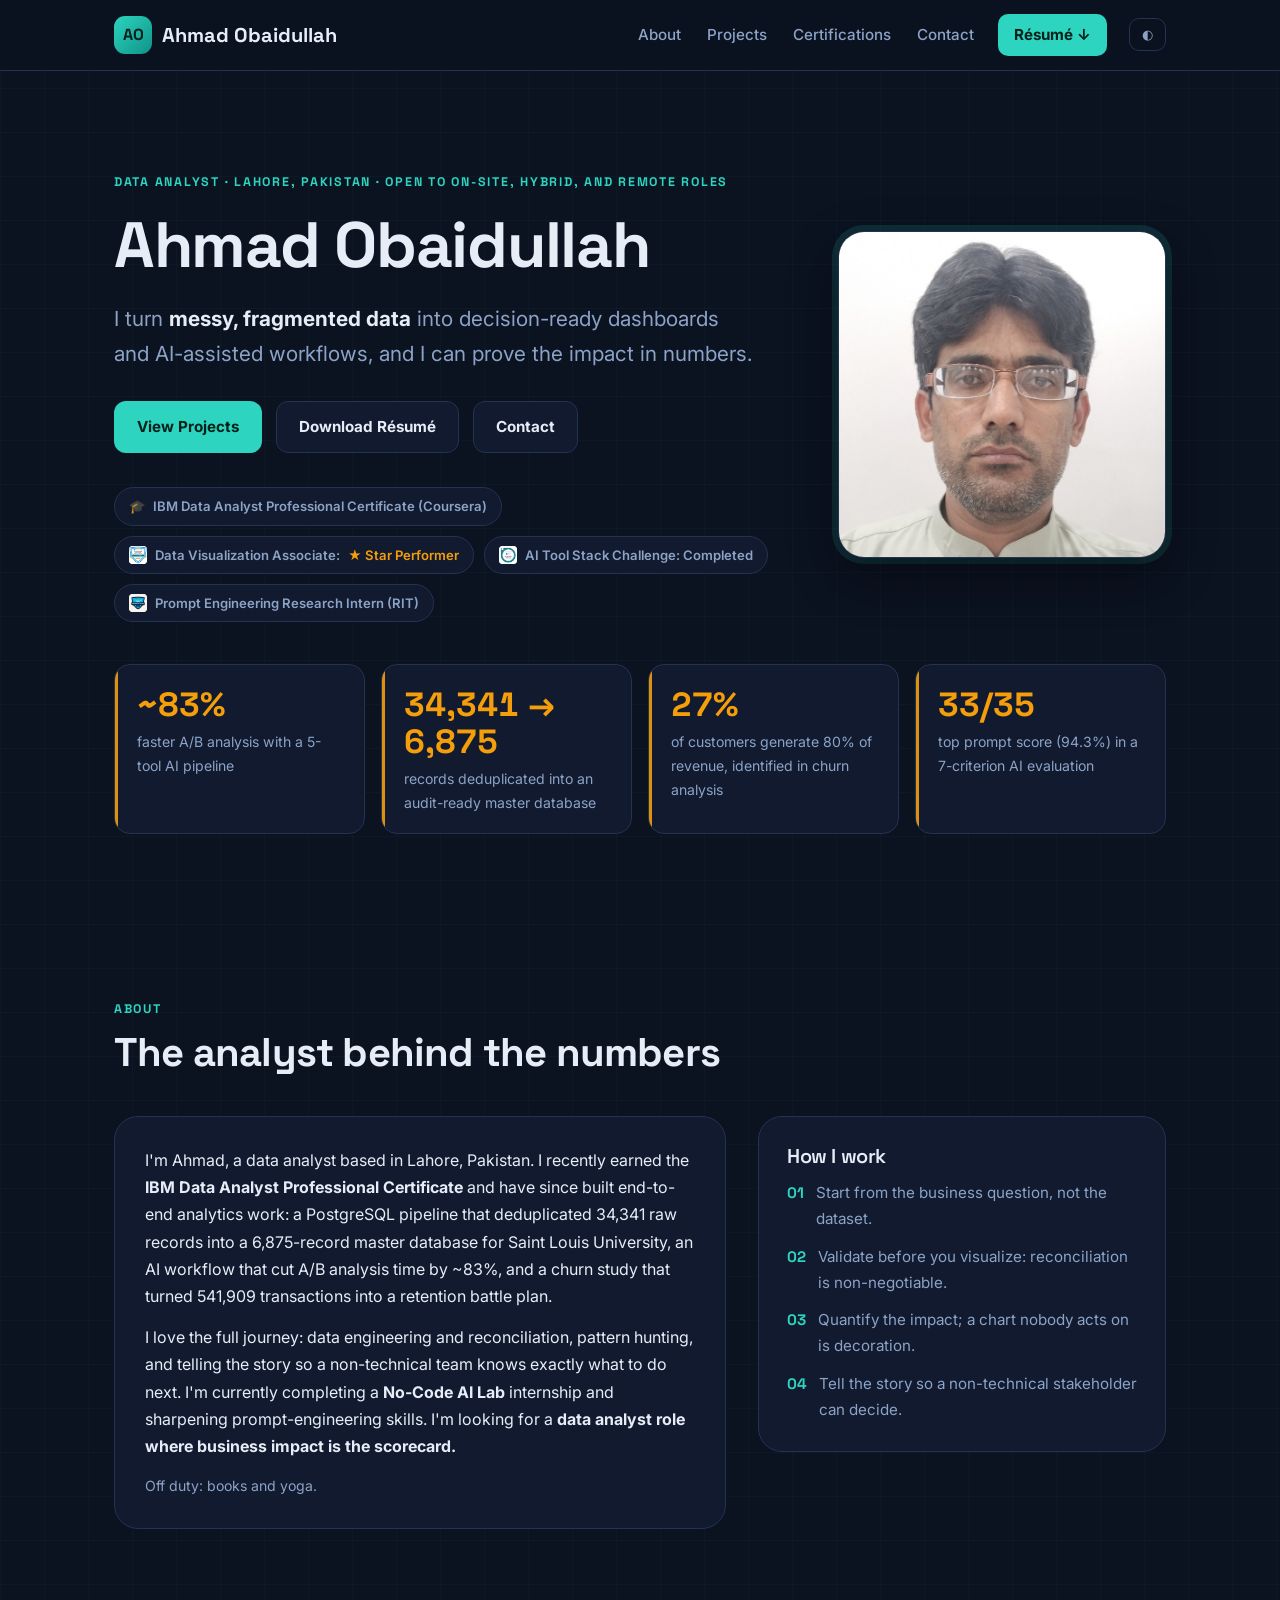
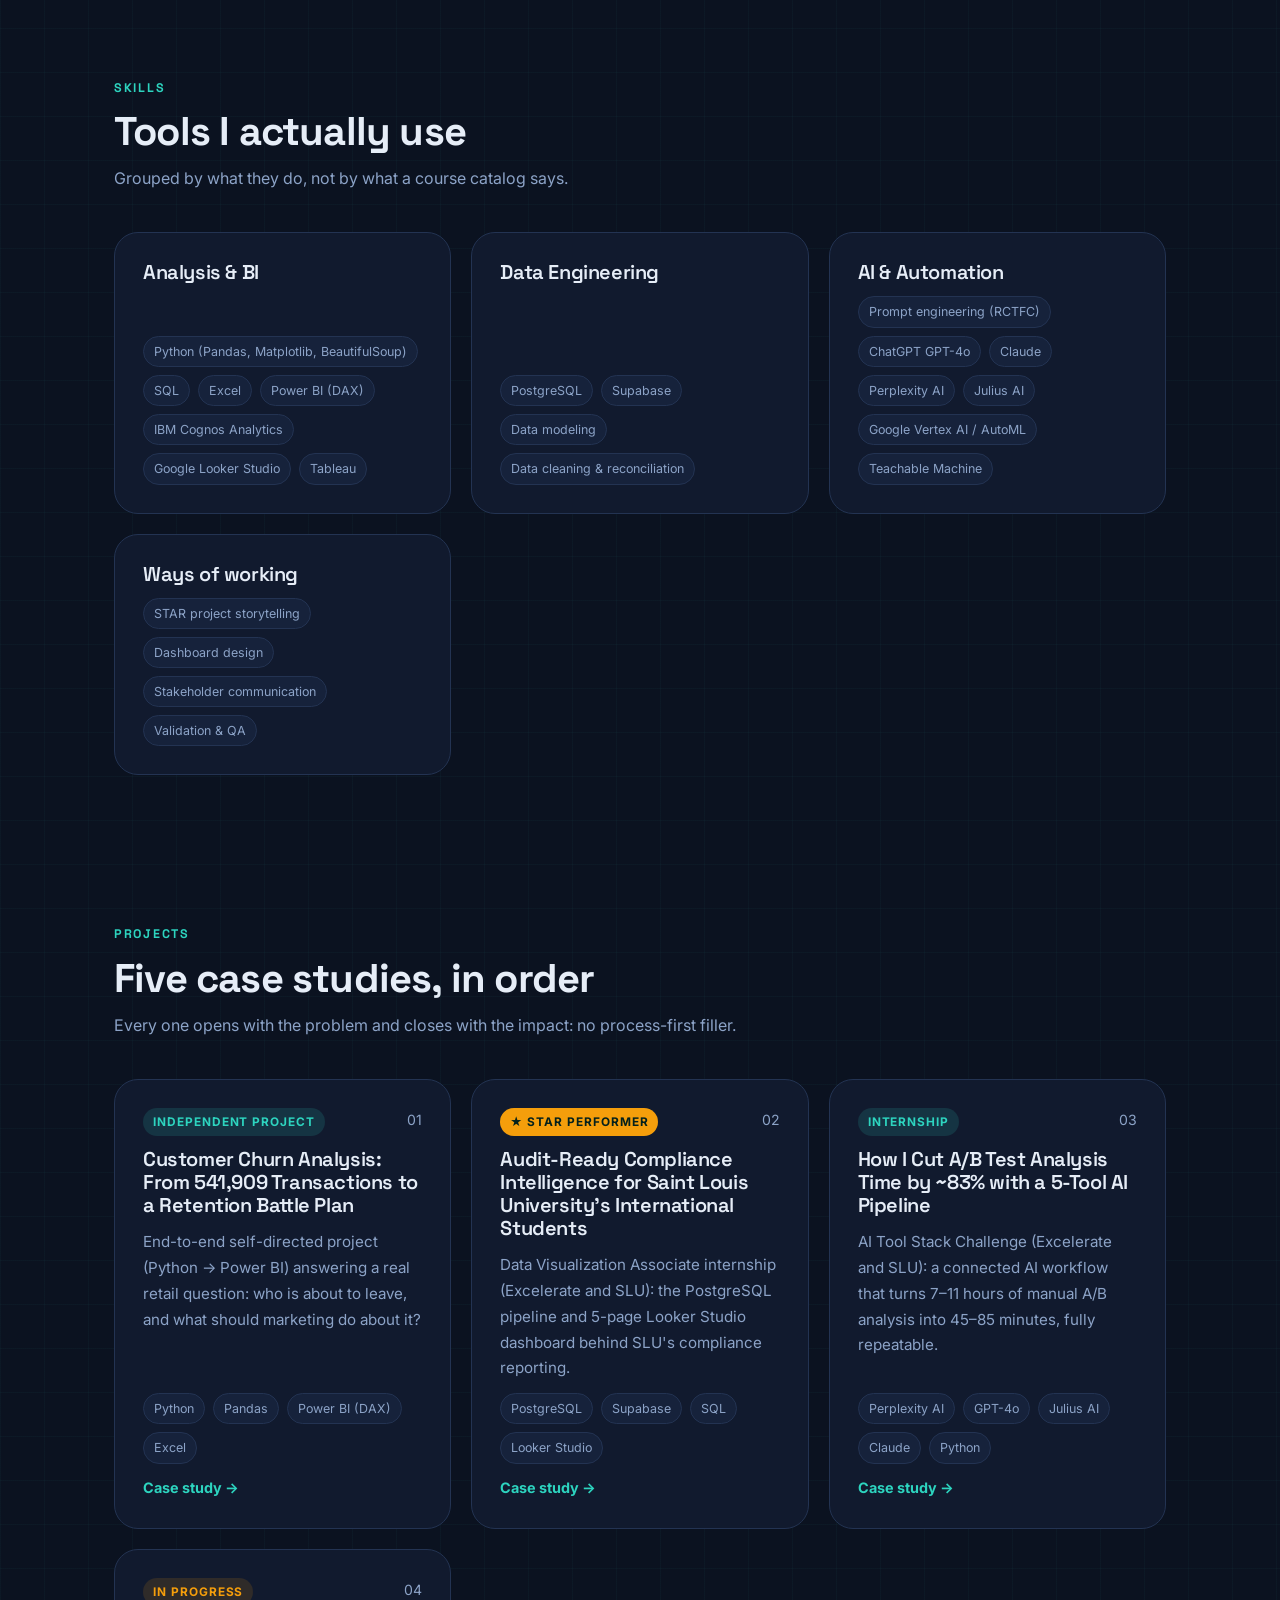
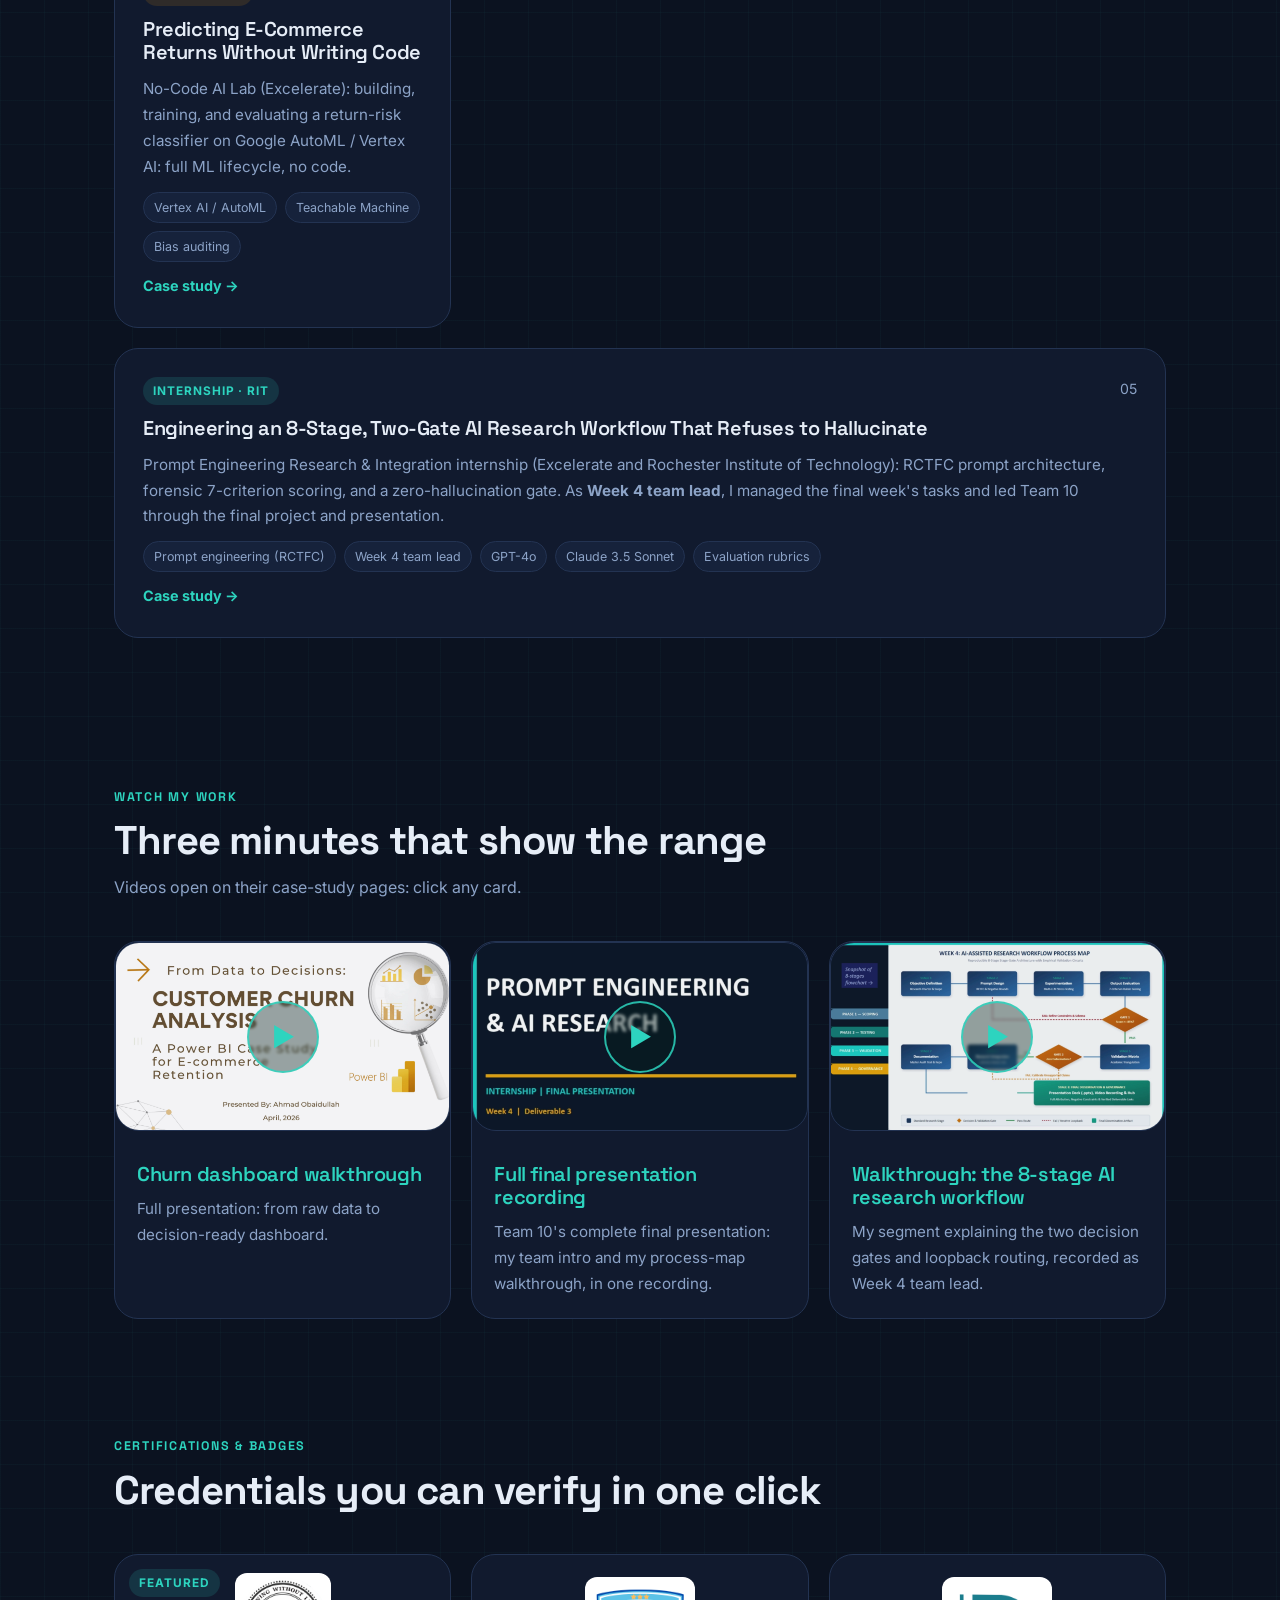
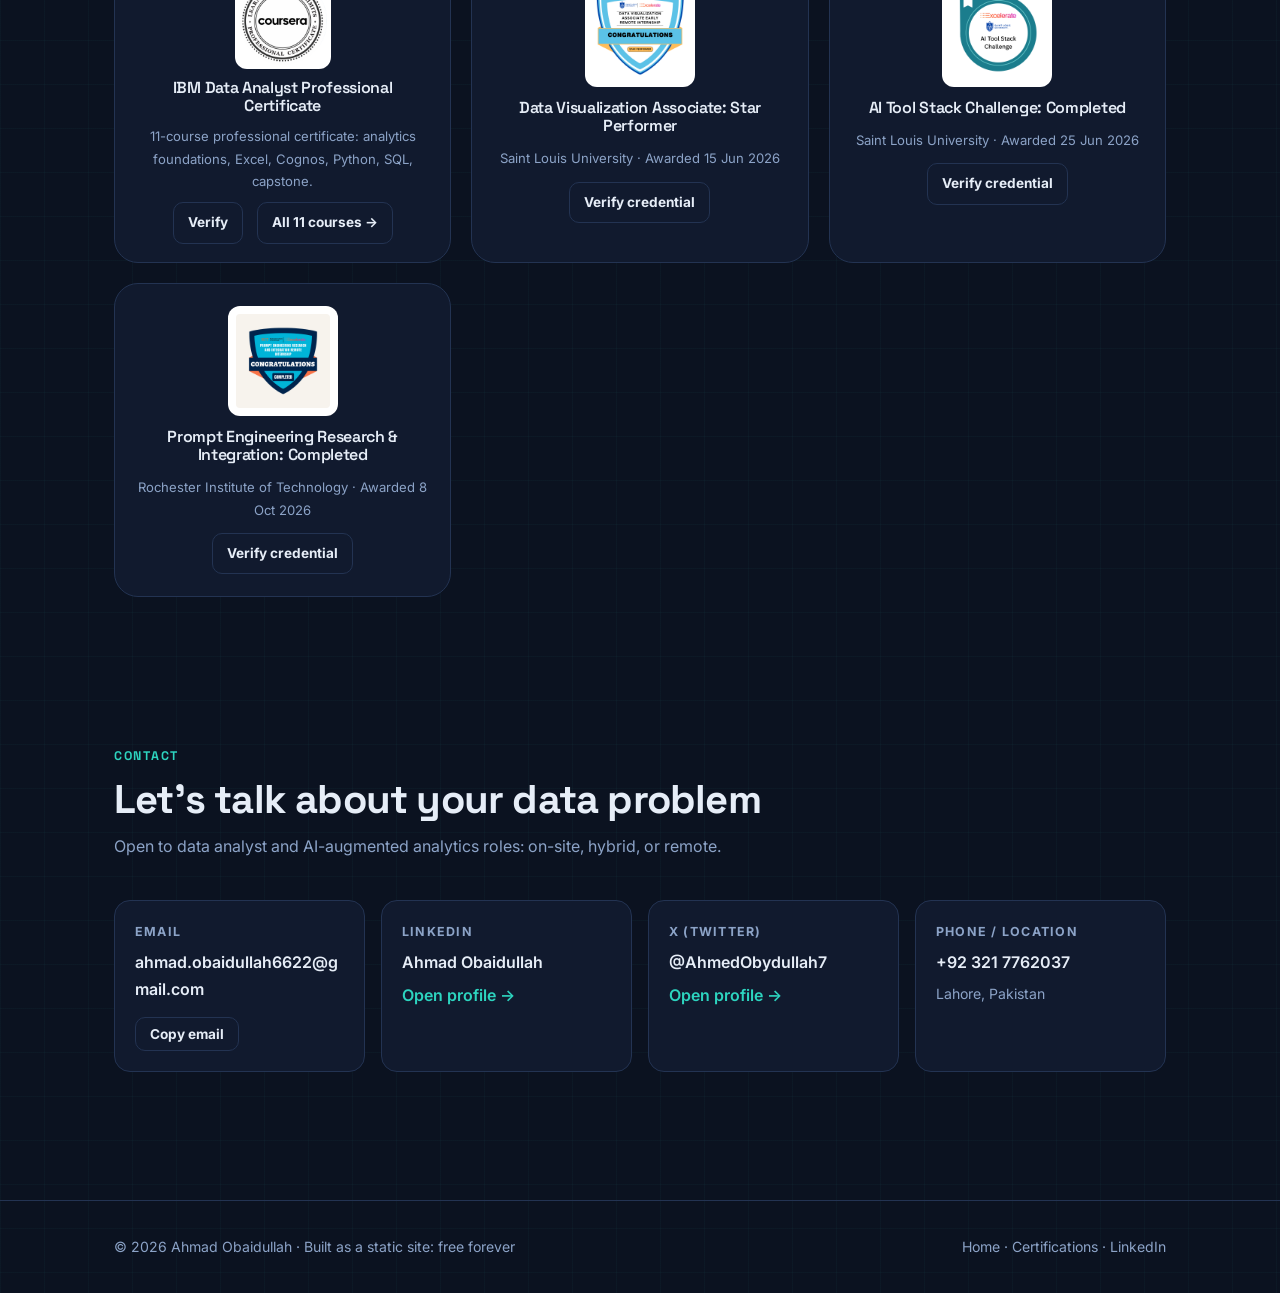
==== commit 860dcacb: "Add files via upload" ====
--- a/index.html
+++ b/index.html
@@ -3,10 +3,10 @@
 <head>
   <meta charset="UTF-8" />
   <meta name="viewport" content="width=device-width, initial-scale=1.0" />
-  <title>Ahmad Obaidullah — Data Analyst Portfolio</title>
-  <meta name="description" content="Portfolio of Ahmad Obaidullah, data analyst: churn analysis, audit-ready compliance pipelines, AI workflows, no-code ML and prompt engineering — with measurable business impact." />
-  <meta property="og:title" content="Ahmad Obaidullah — Data Analyst Portfolio" />
-  <meta property="og:description" content="I turn messy, fragmented data into decision-ready dashboards and AI-assisted workflows. 83% faster analysis · 34,341 → 6,875 records reconciled · 27% of customers = 80% of revenue." />
+  <title>Ahmad Obaidullah | Data Analyst Portfolio</title>
+  <meta name="description" content="Portfolio of Ahmad Obaidullah, data analyst: churn analysis, audit-ready compliance pipelines, AI workflows, no-code ML and prompt engineering, with measurable business impact." />
+  <meta property="og:title" content="Ahmad Obaidullah | Data Analyst Portfolio" />
+  <meta property="og:description" content="I turn messy, fragmented data into decision-ready dashboards and AI-assisted workflows, and I can prove the impact in numbers. 83% faster analysis · 34,341 → 6,875 records reconciled · 27% of customers = 80% of revenue." />
   <meta property="og:type" content="website" />
   <meta property="og:image" content="assets/img/churn-video-poster.png" />
   <link rel="preconnect" href="https://fonts.googleapis.com" />
@@ -20,8 +20,8 @@
     "@type": "Person",
     "name": "Ahmad Obaidullah",
     "jobTitle": "Data Analyst",
-    "email": "mailto:obaidullahahmed7@gmail.com",
-    "telephone": "+92 333 5867936",
+    "email": "mailto:ahmad.obaidullah6622@gmail.com",
+    "telephone": "+92 321 7762037",
     "address": { "@type": "PostalAddress", "addressLocality": "Lahore", "addressCountry": "PK" },
     "sameAs": [
       "https://www.linkedin.com/in/ahmad-obaidullah-a5a9391bb",
@@ -43,7 +43,7 @@
         <a href="#projects">Projects</a>
         <a href="certifications/index.html">Certifications</a>
         <a href="#contact">Contact</a>
-        <a href="#" class="nav-cta" title="Résumé PDF — link coming soon">Résumé ↓</a>
+        <a href="assets/docs/Ahmad_Obaidullah_Resume.pdf" class="nav-cta" target="_blank" rel="noopener">Résumé ↓</a>
         <button class="theme-btn" data-theme-toggle aria-label="Toggle light mode">◐</button>
       </nav>
     </div>
@@ -53,29 +53,35 @@
 
     <!-- HERO -->
     <section class="hero">
-      <div class="wrap">
-        <span class="kicker reveal">Data Analyst · Lahore, Pakistan · Open to Junior Data Analyst roles</span>
-        <h1 class="reveal">Ahmad Obaidullah</h1>
-        <p class="hero-sub reveal reveal-d1">
-          I turn <strong>messy, fragmented data</strong> into decision-ready dashboards and
-          AI-assisted workflows — and I can prove the impact in numbers.
-        </p>
-        <div class="btn-row reveal reveal-d2">
-          <a class="btn btn-primary" href="#projects">View Projects</a>
-          <a class="btn btn-ghost" href="#" title="Résumé PDF — link coming soon">Download Résumé</a>
-          <a class="btn btn-ghost" href="#contact">Get in Touch</a>
-        </div>
-        <div class="badge-strip reveal reveal-d3">
-          <span class="pill"><span>🎓</span> IBM Data Analyst Professional Certificate — Coursera</span>
-          <span class="pill"><img src="assets/img/badge-slu-star-performer.png" alt="" /> Data Visualization Associate — <span class="star">★ Star Performer</span></span>
-          <span class="pill"><img src="assets/img/badge-ai-tool-stack.png" alt="" /> AI Tool Stack Challenge — Completed</span>
-          <span class="pill"><img src="assets/img/badge-prompt-engineering.png" alt="" /> Prompt Engineering Research Intern — RIT</span>
-        </div>
-
+      <div class="wrap hero-grid">
+        <div class="hero-text">
+          <span class="kicker reveal">Data Analyst · Lahore, Pakistan · Open to on-site, hybrid, and remote roles</span>
+          <h1 class="reveal">Ahmad Obaidullah</h1>
+          <p class="hero-sub reveal reveal-d1">
+            I turn <strong>messy, fragmented data</strong> into decision-ready dashboards and
+            AI-assisted workflows, and I can prove the impact in numbers.
+          </p>
+          <div class="btn-row reveal reveal-d2">
+            <a class="btn btn-primary" href="#projects">View Projects</a>
+            <a class="btn btn-ghost" href="assets/docs/Ahmad_Obaidullah_Resume.pdf" target="_blank" rel="noopener">Download Résumé</a>
+            <a class="btn btn-ghost" href="#contact">Contact</a>
+          </div>
+          <div class="badge-strip reveal reveal-d3">
+            <span class="pill"><span>🎓</span> IBM Data Analyst Professional Certificate (Coursera)</span>
+            <span class="pill"><img src="assets/img/badge-slu-star-performer.png" alt="" /> Data Visualization Associate: <span class="star">★ Star Performer</span></span>
+            <span class="pill"><img src="assets/img/badge-ai-tool-stack.png" alt="" /> AI Tool Stack Challenge: Completed</span>
+            <span class="pill"><img src="assets/img/badge-prompt-engineering.png" alt="" /> Prompt Engineering Research Intern (RIT)</span>
+          </div>
+        </div>
+        <aside class="hero-photo reveal reveal-d2">
+          <img src="assets/img/profile.jpg" alt="Portrait of Ahmad Obaidullah" width="720" height="720" />
+        </aside>
+      </div>
+      <div class="wrap">
         <div class="stat-strip">
           <div class="stat reveal"><div class="num" data-count="83" data-prefix="~" data-suffix="%">0%</div><div class="lbl">faster A/B analysis with a 5-tool AI pipeline</div></div>
           <div class="stat reveal reveal-d1"><div class="num">34,341 → 6,875</div><div class="lbl">records deduplicated into an audit-ready master database</div></div>
-          <div class="stat reveal reveal-d2"><div class="num" data-count="27" data-suffix="%">0%</div><div class="lbl">of customers generate 80% of revenue — identified in churn analysis</div></div>
+          <div class="stat reveal reveal-d2"><div class="num" data-count="27" data-suffix="%">0%</div><div class="lbl">of customers generate 80% of revenue, identified in churn analysis</div></div>
           <div class="stat reveal reveal-d3"><div class="num" data-count="33" data-suffix="/35">0</div><div class="lbl">top prompt score (94.3%) in a 7-criterion AI evaluation</div></div>
         </div>
       </div>
@@ -91,14 +97,14 @@
         <div class="about-grid">
           <div class="about-card reveal">
             <p>I'm Ahmad, a data analyst based in Lahore, Pakistan. I recently earned the <strong>IBM Data Analyst Professional Certificate</strong> and have since built end-to-end analytics work: a PostgreSQL pipeline that deduplicated 34,341 raw records into a 6,875-record master database for Saint Louis University, an AI workflow that cut A/B analysis time by ~83%, and a churn study that turned 541,909 transactions into a retention battle plan.</p>
-            <p>I love the full journey — data engineering and reconciliation, pattern hunting, and telling the story so a non-technical team knows exactly what to do next. I'm currently completing a <strong>No-Code AI Lab</strong> internship and sharpening prompt-engineering skills. I'm looking for a <strong>Junior Data Analyst role where business impact is the scorecard.</strong></p>
+            <p>I love the full journey: data engineering and reconciliation, pattern hunting, and telling the story so a non-technical team knows exactly what to do next. I'm currently completing a <strong>No-Code AI Lab</strong> internship and sharpening prompt-engineering skills. I'm looking for a <strong>data analyst role where business impact is the scorecard.</strong></p>
             <p class="muted small">Off duty: books and yoga.</p>
           </div>
           <div class="card reveal reveal-d1">
             <h3>How I work</h3>
             <ul class="fact-list">
               <li><span class="ico">01</span><span>Start from the business question, not the dataset.</span></li>
-              <li><span class="ico">02</span><span>Validate before you visualize — reconciliation is non-negotiable.</span></li>
+              <li><span class="ico">02</span><span>Validate before you visualize: reconciliation is non-negotiable.</span></li>
               <li><span class="ico">03</span><span>Quantify the impact; a chart nobody acts on is decoration.</span></li>
               <li><span class="ico">04</span><span>Tell the story so a non-technical stakeholder can decide.</span></li>
             </ul>
@@ -113,7 +119,7 @@
         <div class="section-head reveal">
           <span class="kicker">Skills</span>
           <h2>Tools I actually use</h2>
-          <p>Grouped by what they do — not by what a course catalog says.</p>
+          <p>Grouped by what they do, not by what a course catalog says.</p>
         </div>
         <div class="grid grid-2">
           <div class="card reveal"><h3>Analysis &amp; BI</h3><div class="chips"><span class="chip">Python (Pandas, Matplotlib, BeautifulSoup)</span><span class="chip">SQL</span><span class="chip">Excel</span><span class="chip">Power BI (DAX)</span><span class="chip">IBM Cognos Analytics</span><span class="chip">Google Looker Studio</span><span class="chip">Tableau</span></div></div>
@@ -130,7 +136,7 @@
         <div class="section-head reveal">
           <span class="kicker">Projects</span>
           <h2>Five case studies, in order</h2>
-          <p>Every one opens with the problem and closes with the impact — no process-first filler.</p>
+          <p>Every one opens with the problem and closes with the impact: no process-first filler.</p>
         </div>
         <div class="grid grid-2">
 
@@ -145,7 +151,7 @@
           <article class="card reveal reveal-d1">
             <div class="card-top"><span class="tag win">★ Star Performer</span><span class="muted small">02</span></div>
             <h3><a href="projects/slu-compliance/index.html">Audit-Ready Compliance Intelligence for Saint Louis University's International Students</a></h3>
-            <p>Data Visualization Associate internship (Excelerate × SLU): the PostgreSQL pipeline and 5-page Looker Studio dashboard behind SLU's compliance reporting.</p>
+            <p>Data Visualization Associate internship (Excelerate and SLU): the PostgreSQL pipeline and 5-page Looker Studio dashboard behind SLU's compliance reporting.</p>
             <div class="chips"><span class="chip">PostgreSQL</span><span class="chip">Supabase</span><span class="chip">SQL</span><span class="chip">Looker Studio</span></div>
             <a class="case-link" href="projects/slu-compliance/index.html">Case study →</a>
           </article>
@@ -153,7 +159,7 @@
           <article class="card reveal">
             <div class="card-top"><span class="tag">Internship</span><span class="muted small">03</span></div>
             <h3><a href="projects/ai-tool-stack/index.html">How I Cut A/B Test Analysis Time by ~83% with a 5-Tool AI Pipeline</a></h3>
-            <p>AI Tool Stack Challenge (Excelerate × SLU): a connected AI workflow that turns 7–11 hours of manual A/B analysis into 45–85 minutes — fully repeatable.</p>
+            <p>AI Tool Stack Challenge (Excelerate and SLU): a connected AI workflow that turns 7–11 hours of manual A/B analysis into 45–85 minutes, fully repeatable.</p>
             <div class="chips"><span class="chip">Perplexity AI</span><span class="chip">GPT-4o</span><span class="chip">Julius AI</span><span class="chip">Claude</span><span class="chip">Python</span></div>
             <a class="case-link" href="projects/ai-tool-stack/index.html">Case study →</a>
           </article>
@@ -161,7 +167,7 @@
           <article class="card reveal reveal-d1">
             <div class="card-top"><span class="tag inprogress">In progress</span><span class="muted small">04</span></div>
             <h3><a href="projects/no-code-ai-lab/index.html">Predicting E-Commerce Returns Without Writing Code</a></h3>
-            <p>No-Code AI Lab (Excelerate): building, training, and evaluating a return-risk classifier on Google AutoML / Vertex AI — full ML lifecycle, no code.</p>
+            <p>No-Code AI Lab (Excelerate): building, training, and evaluating a return-risk classifier on Google AutoML / Vertex AI: full ML lifecycle, no code.</p>
             <div class="chips"><span class="chip">Vertex AI / AutoML</span><span class="chip">Teachable Machine</span><span class="chip">Bias auditing</span></div>
             <a class="case-link" href="projects/no-code-ai-lab/index.html">Case study →</a>
           </article>
@@ -169,8 +175,8 @@
           <article class="card reveal" style="grid-column: 1 / -1;">
             <div class="card-top"><span class="tag">Internship · RIT</span><span class="muted small">05</span></div>
             <h3><a href="projects/prompt-engineering/index.html">Engineering an 8-Stage, Two-Gate AI Research Workflow That Refuses to Hallucinate</a></h3>
-            <p>Prompt Engineering Research &amp; Integration internship (Excelerate × Rochester Institute of Technology): RCTFC prompt architecture, forensic 7-criterion scoring, and a zero-hallucination gate — with both of my presentation videos.</p>
-            <div class="chips"><span class="chip">Prompt engineering (RCTFC)</span><span class="chip">GPT-4o</span><span class="chip">Claude 3.5 Sonnet</span><span class="chip">Evaluation rubrics</span><span class="chip">Research validation</span></div>
+            <p>Prompt Engineering Research &amp; Integration internship (Excelerate and Rochester Institute of Technology): RCTFC prompt architecture, forensic 7-criterion scoring, and a zero-hallucination gate. As <strong>Week 4 team lead</strong>, I managed the final week's tasks and led Team 10 through the final project and presentation.</p>
+            <div class="chips"><span class="chip">Prompt engineering (RCTFC)</span><span class="chip">Week 4 team lead</span><span class="chip">GPT-4o</span><span class="chip">Claude 3.5 Sonnet</span><span class="chip">Evaluation rubrics</span></div>
             <a class="case-link" href="projects/prompt-engineering/index.html">Case study →</a>
           </article>
 
@@ -184,7 +190,7 @@
         <div class="section-head reveal">
           <span class="kicker">Watch my work</span>
           <h2>Three minutes that show the range</h2>
-          <p>Videos open on their case-study pages — click any card.</p>
+          <p>Videos open on their case-study pages: click any card.</p>
         </div>
         <div class="grid grid-3">
           <a class="card watch-card reveal" href="projects/churn-analysis/index.html">
@@ -192,19 +198,21 @@
               <img src="assets/img/churn-video-poster.png" alt="Churn dashboard walkthrough video thumbnail" />
               <span class="play-btn">▶</span>
             </div>
-            <div class="vc-body"><h3>Churn dashboard walkthrough</h3><p class="muted small">Full presentation — from raw data to decision-ready dashboard.</p></div>
+            <div class="vc-body"><h3>Churn dashboard walkthrough</h3><p class="muted small">Full presentation: from raw data to decision-ready dashboard.</p></div>
           </a>
           <a class="card watch-card reveal reveal-d1" href="projects/prompt-engineering/index.html">
             <div class="video-facade" style="cursor: pointer;">
+              <img src="assets/img/pe-final-presentation-thumb.png" alt="Prompt Engineering final presentation video thumbnail" />
               <span class="play-btn">▶</span>
             </div>
-            <div class="vc-body"><h3>How I opened our team presentation</h3><p class="muted small">Proof I can carry a room — my opening segment of Team 10's final presentation.</p></div>
+            <div class="vc-body"><h3>Full final presentation recording</h3><p class="muted small">Team 10's complete final presentation: my team intro and my process-map walkthrough, in one recording.</p></div>
           </a>
           <a class="card watch-card reveal reveal-d2" href="projects/prompt-engineering/index.html">
             <div class="video-facade" style="cursor: pointer;">
+              <img src="assets/img/pe-process-map-thumb.png" alt="AI-Assisted Research Workflow Process Map video thumbnail" />
               <span class="play-btn">▶</span>
             </div>
-            <div class="vc-body"><h3>Walkthrough: the 8-stage AI research workflow</h3><p class="muted small">My segment explaining the two decision gates and loopback routing.</p></div>
+            <div class="vc-body"><h3>Walkthrough: the 8-stage AI research workflow</h3><p class="muted small">My segment explaining the two decision gates and loopback routing, recorded as Week 4 team lead.</p></div>
           </a>
         </div>
       </div>
@@ -218,30 +226,31 @@
           <h2>Credentials you can verify in one click</h2>
         </div>
         <div class="grid grid-3">
-          <div class="badge-card reveal">
+          <div class="badge-card badge-featured reveal">
+            <img src="assets/img/coursera-ibm-logo.png" alt="Coursera Professional Certificate seal for the IBM Data Analyst program" />
             <span class="tag">Featured</span>
             <h3>IBM Data Analyst Professional Certificate</h3>
-            <p class="muted small">11-course professional certificate — analytics foundations, Excel, Cognos, Python, SQL, capstone.</p>
+            <p class="muted small">11-course professional certificate: analytics foundations, Excel, Cognos, Python, SQL, capstone.</p>
             <div class="btn-row">
               <a class="btn btn-ghost btn-sm" href="https://coursera.org/verify/professional-cert/IW4XUKBP9WA4" target="_blank" rel="noopener">Verify</a>
               <a class="btn btn-ghost btn-sm" href="certifications/index.html">All 11 courses →</a>
             </div>
           </div>
           <div class="badge-card reveal reveal-d1">
-            <img src="assets/img/badge-slu-star-performer.png" alt="Data Visualization Associate Early Remote Internship Star Performer badge" />
-            <h3>Data Visualization Associate — Star Performer</h3>
+            <img src="assets/img/badge-slu-star-performer.png" alt="" />
+            <h3>Data Visualization Associate: Star Performer</h3>
             <p class="date">Saint Louis University · Awarded 15 Jun 2026</p>
             <a class="btn btn-ghost btn-sm" href="https://experience.4excelerate.org/verifications/certificate/b04080c0b01020e0-0a00010b0-0406090e0-190f3151G-16Hc1e99A807Df17G6TaZ60e6/Obaidullah" target="_blank" rel="noopener">Verify credential</a>
           </div>
           <div class="badge-card reveal reveal-d2">
-            <img src="assets/img/badge-ai-tool-stack.png" alt="AI Tool Stack Challenge Completed badge" />
-            <h3>AI Tool Stack Challenge — Completed</h3>
+            <img src="assets/img/badge-ai-tool-stack.png" alt="" />
+            <h3>AI Tool Stack Challenge: Completed</h3>
             <p class="date">Saint Louis University · Awarded 25 Jun 2026</p>
             <a class="btn btn-ghost btn-sm" href="https://experience.4excelerate.org/verifications/certificate/b04080c0b01020e0-0a00010b0-0406090e0-190fK1C1Y-T6EcGe59C8N7VfB7Z69a46Se9/Obaidullah" target="_blank" rel="noopener">Verify credential</a>
           </div>
           <div class="badge-card reveal">
-            <img src="assets/img/badge-prompt-engineering.png" alt="Prompt Engineering Research and Integration Remote Internship Completed badge" />
-            <h3>Prompt Engineering Research &amp; Integration — Completed</h3>
+            <img src="assets/img/badge-prompt-engineering.png" alt="" />
+            <h3>Prompt Engineering Research &amp; Integration: Completed</h3>
             <p class="date">Rochester Institute of Technology · Awarded 8 Oct 2026</p>
             <a class="btn btn-ghost btn-sm" href="https://experience.4excelerate.org/verifications/certificate/b04080c0b01020e0-0a00010b0-0406090e0-190fK1214-Q6KcAe69K8M74fW7Z6BaZ63eE/Obaidullah" target="_blank" rel="noopener">Verify credential</a>
           </div>
@@ -255,13 +264,13 @@
         <div class="section-head reveal">
           <span class="kicker">Contact</span>
           <h2>Let's talk about your data problem</h2>
-          <p>Open to Junior Data Analyst and AI-augmented analytics roles — remote or hybrid.</p>
+          <p>Open to data analyst and AI-augmented analytics roles: on-site, hybrid, or remote.</p>
         </div>
         <div class="contact-grid">
-          <div class="contact-item reveal"><span class="lbl">Email</span><span class="val">obaidullahahmed7@gmail.com</span><div class="btn-row mt-8"><button class="btn btn-ghost btn-sm" data-copy="obaidullahahmed7@gmail.com">Copy email</button><a class="btn btn-ghost btn-sm" href="mailto:obaidullahahmed7@gmail.com">Write</a></div></div>
-          <div class="contact-item reveal reveal-d1"><span class="lbl">LinkedIn</span><span class="val">ahmad-obaidullah</span><a href="https://www.linkedin.com/in/ahmad-obaidullah-a5a9391bb" target="_blank" rel="noopener">Open profile →</a></div>
+          <div class="contact-item reveal"><span class="lbl">Email</span><span class="val">ahmad.obaidullah6622@gmail.com</span><div class="btn-row mt-8"><button class="btn btn-ghost btn-sm" data-copy="ahmad.obaidullah6622@gmail.com">Copy email</button></div></div>
+          <div class="contact-item reveal reveal-d1"><span class="lbl">LinkedIn</span><span class="val">Ahmad Obaidullah</span><a href="https://www.linkedin.com/in/ahmad-obaidullah-a5a9391bb" target="_blank" rel="noopener">Open profile →</a></div>
           <div class="contact-item reveal reveal-d2"><span class="lbl">X (Twitter)</span><span class="val">@AhmedObydullah7</span><a href="https://x.com/AhmedObydullah7" target="_blank" rel="noopener">Open profile →</a></div>
-          <div class="contact-item reveal reveal-d3"><span class="lbl">Phone / Location</span><span class="val">+92 333 5867936</span><span class="muted small">Lahore, Pakistan</span></div>
+          <div class="contact-item reveal reveal-d3"><span class="lbl">Phone / Location</span><span class="val">+92 321 7762037</span><span class="muted small">Lahore, Pakistan</span></div>
         </div>
       </div>
     </section>
@@ -270,7 +279,7 @@
 
   <footer class="footer">
     <div class="wrap footer-inner">
-      <span>© <span data-year>2026</span> Ahmad Obaidullah · Built as a static site — free forever</span>
+      <span>© <span data-year>2026</span> Ahmad Obaidullah · Built as a static site: free forever</span>
       <span><a href="index.html">Home</a> · <a href="certifications/index.html">Certifications</a> · <a href="https://www.linkedin.com/in/ahmad-obaidullah-a5a9391bb" target="_blank" rel="noopener">LinkedIn</a></span>
     </div>
   </footer>
--- a/assets/css/style.css
+++ b/assets/css/style.css
@@ -1,5 +1,5 @@
 /* ============================================================
-   AHMAD OBAIDULLAH — PORTFOLIO DESIGN SYSTEM
+   AHMAD OBAIDULLAH | PORTFOLIO DESIGN SYSTEM
    Dark analyst aesthetic · teal accent · amber = impact numbers
    ============================================================ */
 
@@ -202,14 +202,15 @@
   position: relative; border-radius: var(--radius-lg); overflow: hidden; border: 1px solid var(--border);
   background: var(--surface-2); cursor: pointer; aspect-ratio: 16 / 9; width: 100%;
 }
-.video-facade img { width: 100%; height: 100%; object-fit: cover; opacity: 0.85; transition: opacity 0.2s ease, transform 0.4s ease; }
+.video-facade img { width: 100%; height: 100%; object-fit: cover; opacity: 0.95; transition: opacity 0.2s ease, transform 0.4s ease; }
 .video-facade:hover img { opacity: 1; transform: scale(1.02); }
 .play-btn {
   position: absolute; inset: 0; margin: auto; width: 72px; height: 72px; border-radius: 50%;
-  background: rgba(4, 33, 28, 0.82); border: 2px solid var(--accent);
+  background: rgba(4, 33, 28, 0.38); border: 2px solid rgba(45, 212, 191, 0.85);
+  backdrop-filter: blur(1.5px); -webkit-backdrop-filter: blur(1.5px);
   display: grid; place-items: center; color: var(--accent); font-size: 1.6rem; transition: transform 0.18s ease, background 0.18s ease;
 }
-.video-facade:hover .play-btn { transform: scale(1.08); background: var(--accent); color: #04211C; }
+.video-facade:hover .play-btn { transform: scale(1.08); background: rgba(45, 212, 191, 0.85); color: #04211C; }
 .video-frame { width: 100%; aspect-ratio: 16 / 9; border: 0; border-radius: var(--radius-lg); }
 .video-caption { color: var(--muted); font-size: 0.88rem; margin-top: 10px; }
 .video-caption strong { color: var(--text); }
@@ -270,6 +271,18 @@
 .badge-card .date { color: var(--muted); font-size: 0.82rem; }
 .badge-card .btn-row { justify-content: center; }
 
+/* Coursera/IBM seal: applied without changing the cards' original size.
+   The FEATURED chip overlays the card corner (out of the flow) and the
+   seal sizes itself into the space the chip used to occupy. */
+.badge-featured { position: relative; padding: 18px 22px; gap: 10px; }
+.badge-featured img { width: 96px; height: 96px; padding: 4px; }
+.badge-featured .tag { position: absolute; top: 14px; left: 14px; }
+.badge-featured p { font-size: 0.82rem; }
+.cert-featured { flex-direction: row; align-items: center; gap: 22px; }
+.cert-featured .cert-seal { width: 92px; height: 92px; flex: 0 0 auto; }
+.cert-featured-body { flex: 1 1 auto; min-width: 0; }
+@media (max-width: 700px) { .cert-featured { flex-direction: column; align-items: flex-start; } }
+
 .cert-row { display: flex; justify-content: space-between; gap: 14px; align-items: center; padding: 12px 16px; border: 1px solid var(--border); border-radius: 12px; background: var(--surface); }
 .cert-row span { color: var(--text); font-size: 0.92rem; }
 .cert-row a { white-space: nowrap; font-size: 0.85rem; font-weight: 700; }
@@ -312,6 +325,34 @@
 .reveal.in { opacity: 1; transform: none; }
 .reveal-d1 { transition-delay: 0.07s; } .reveal-d2 { transition-delay: 0.14s; } .reveal-d3 { transition-delay: 0.21s; }
 
+/* ---------- Hero with photo ---------- */
+.hero-grid { display: grid; grid-template-columns: minmax(0, 1.35fr) minmax(0, 0.65fr); gap: 44px; align-items: center; }
+.hero-photo { justify-self: center; width: 100%; }
+.hero-photo img {
+  width: 100%; max-width: 330px; aspect-ratio: 1 / 1; object-fit: cover;
+  border-radius: 26px; border: 1px solid var(--border);
+  box-shadow: 0 18px 48px rgba(0, 0, 0, 0.40), 0 0 0 6px var(--accent-dim);
+}
+@media (max-width: 940px) {
+  .hero-grid { grid-template-columns: 1fr; gap: 28px; }
+  .hero-photo { order: -1; justify-self: flex-start; max-width: 190px; }
+  .hero-photo img { border-radius: 20px; box-shadow: 0 10px 28px rgba(0, 0, 0, 0.30), 0 0 0 5px var(--accent-dim); }
+}
+
+/* ---------- Document facade (click-to-load PDF / Drive preview) ---------- */
+.doc-facade {
+  position: relative; border: 1px solid var(--border); border-radius: var(--radius-lg);
+  background: var(--surface-2); min-height: 190px; display: grid; place-items: center;
+  cursor: pointer; overflow: hidden; transition: border-color 0.18s ease, transform 0.18s ease;
+}
+.doc-facade:hover { border-color: rgba(45, 212, 191, 0.55); transform: translateY(-2px); }
+.doc-facade .df-inner { text-align: center; padding: 30px 24px; display: grid; gap: 8px; justify-items: center; max-width: 640px; }
+.doc-facade .df-ico { font-size: 2rem; line-height: 1; }
+.doc-facade .df-title { font-weight: 700; font-family: var(--font-head); color: var(--text); }
+.doc-facade .df-sub { color: var(--muted); font-size: 0.85rem; }
+.doc-frame { width: 100%; height: 760px; border: 0; border-radius: var(--radius-lg); background: #fff; }
+@media (max-width: 700px) { .doc-frame { height: 560px; } }
+
 /* ---------- Utility ---------- */
 .muted { color: var(--muted); }
 .small { font-size: 0.88rem; }
